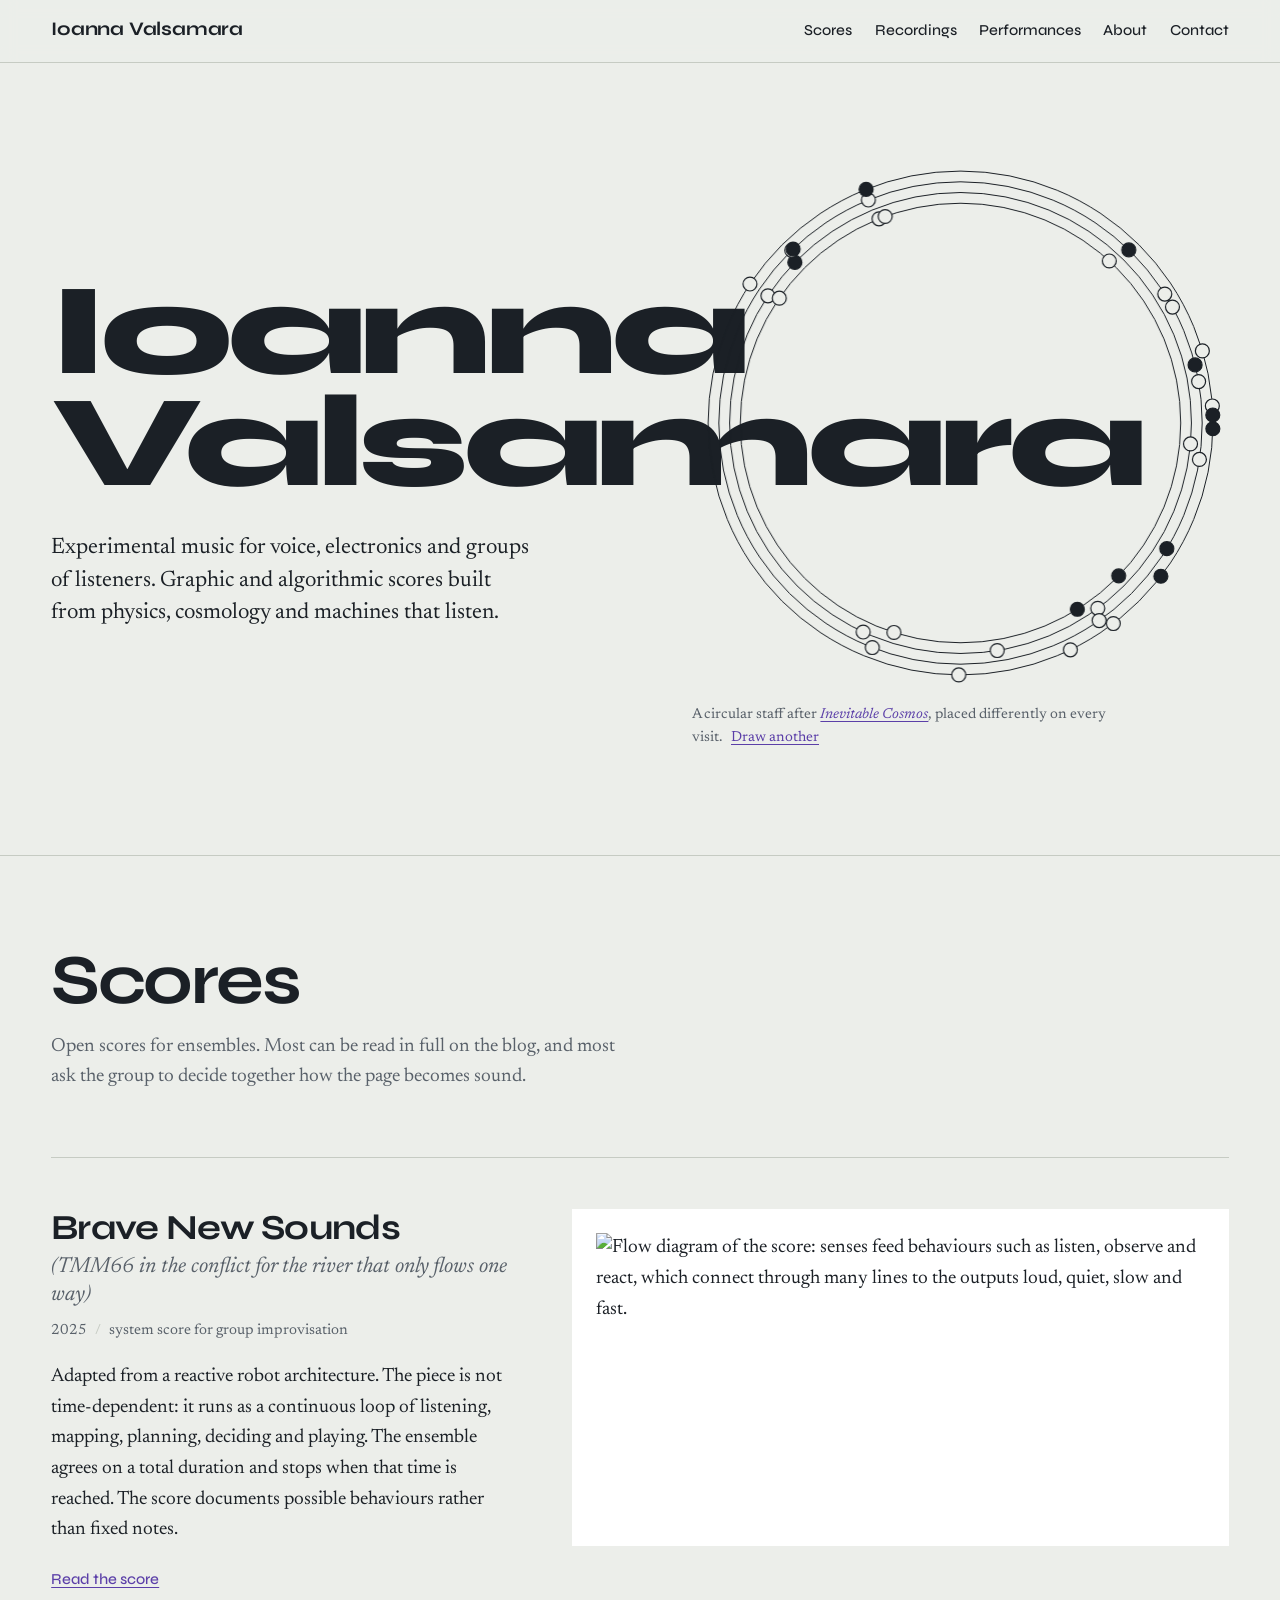
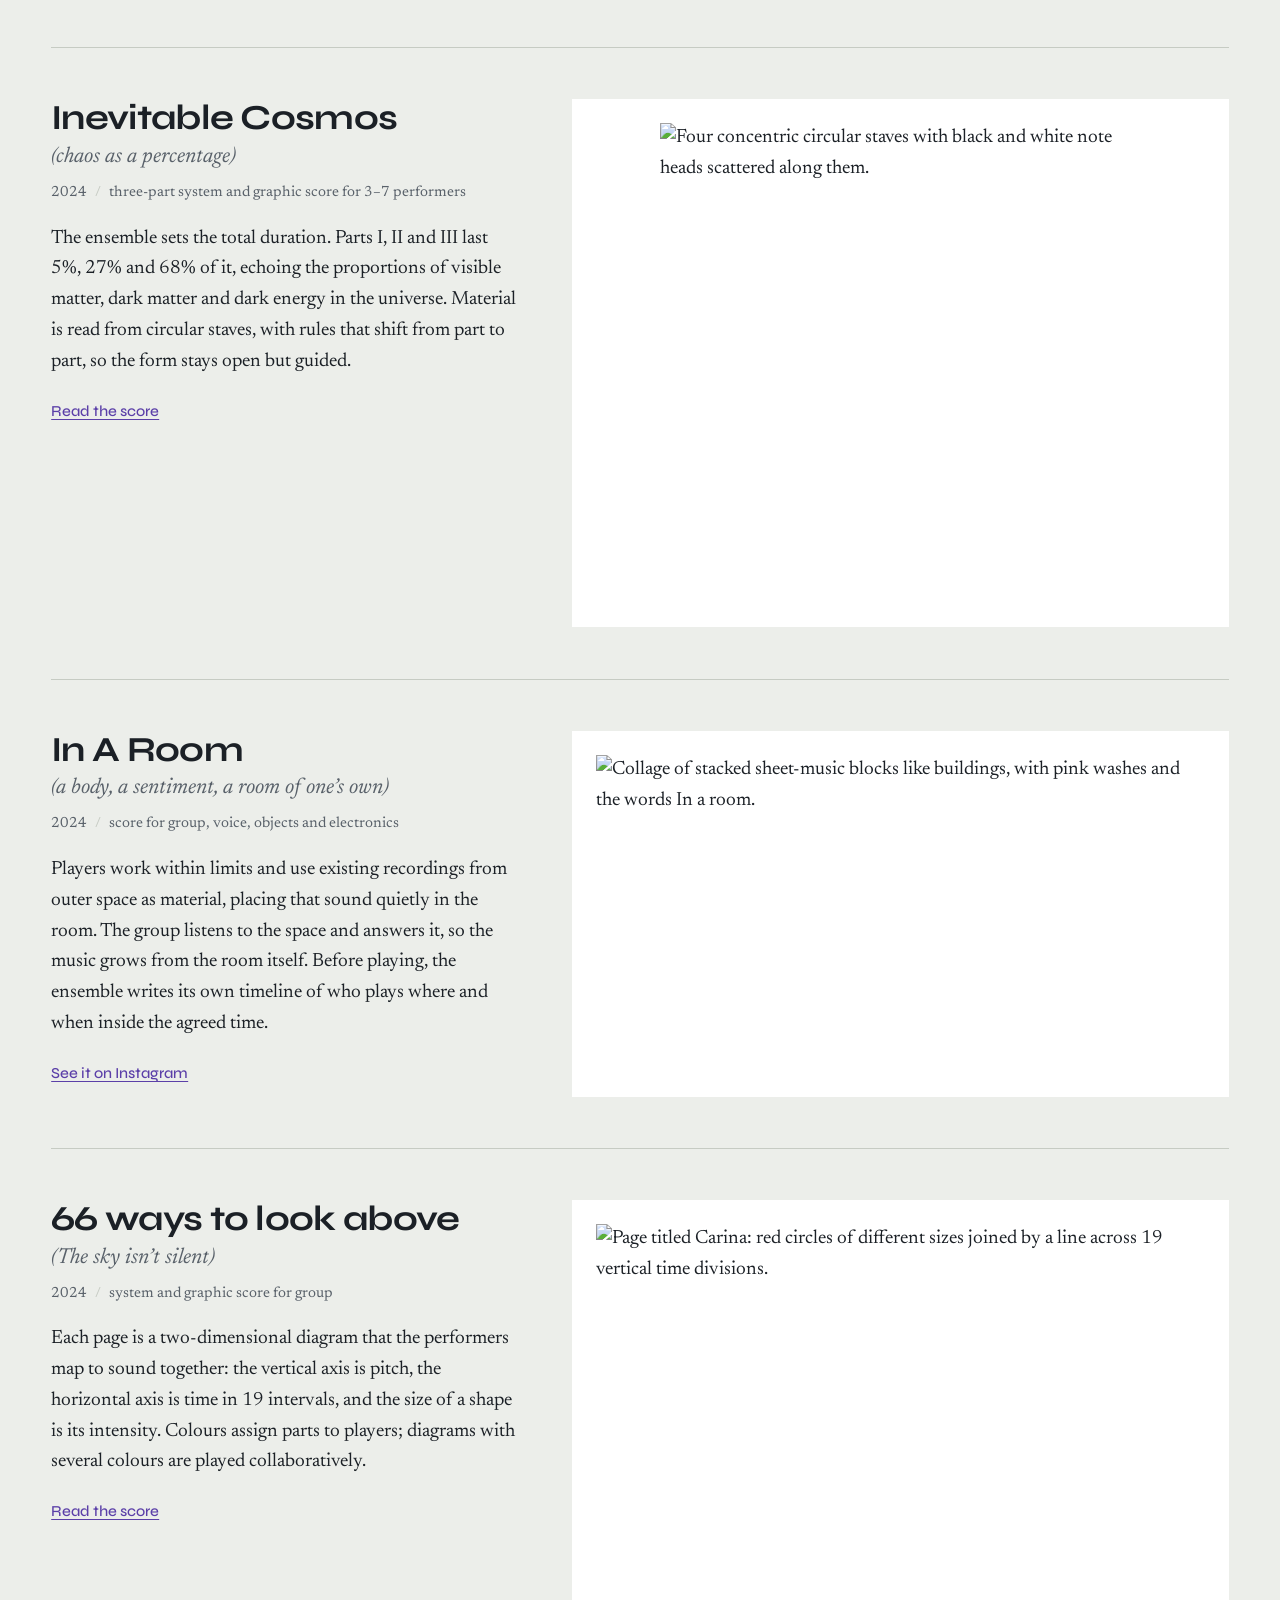
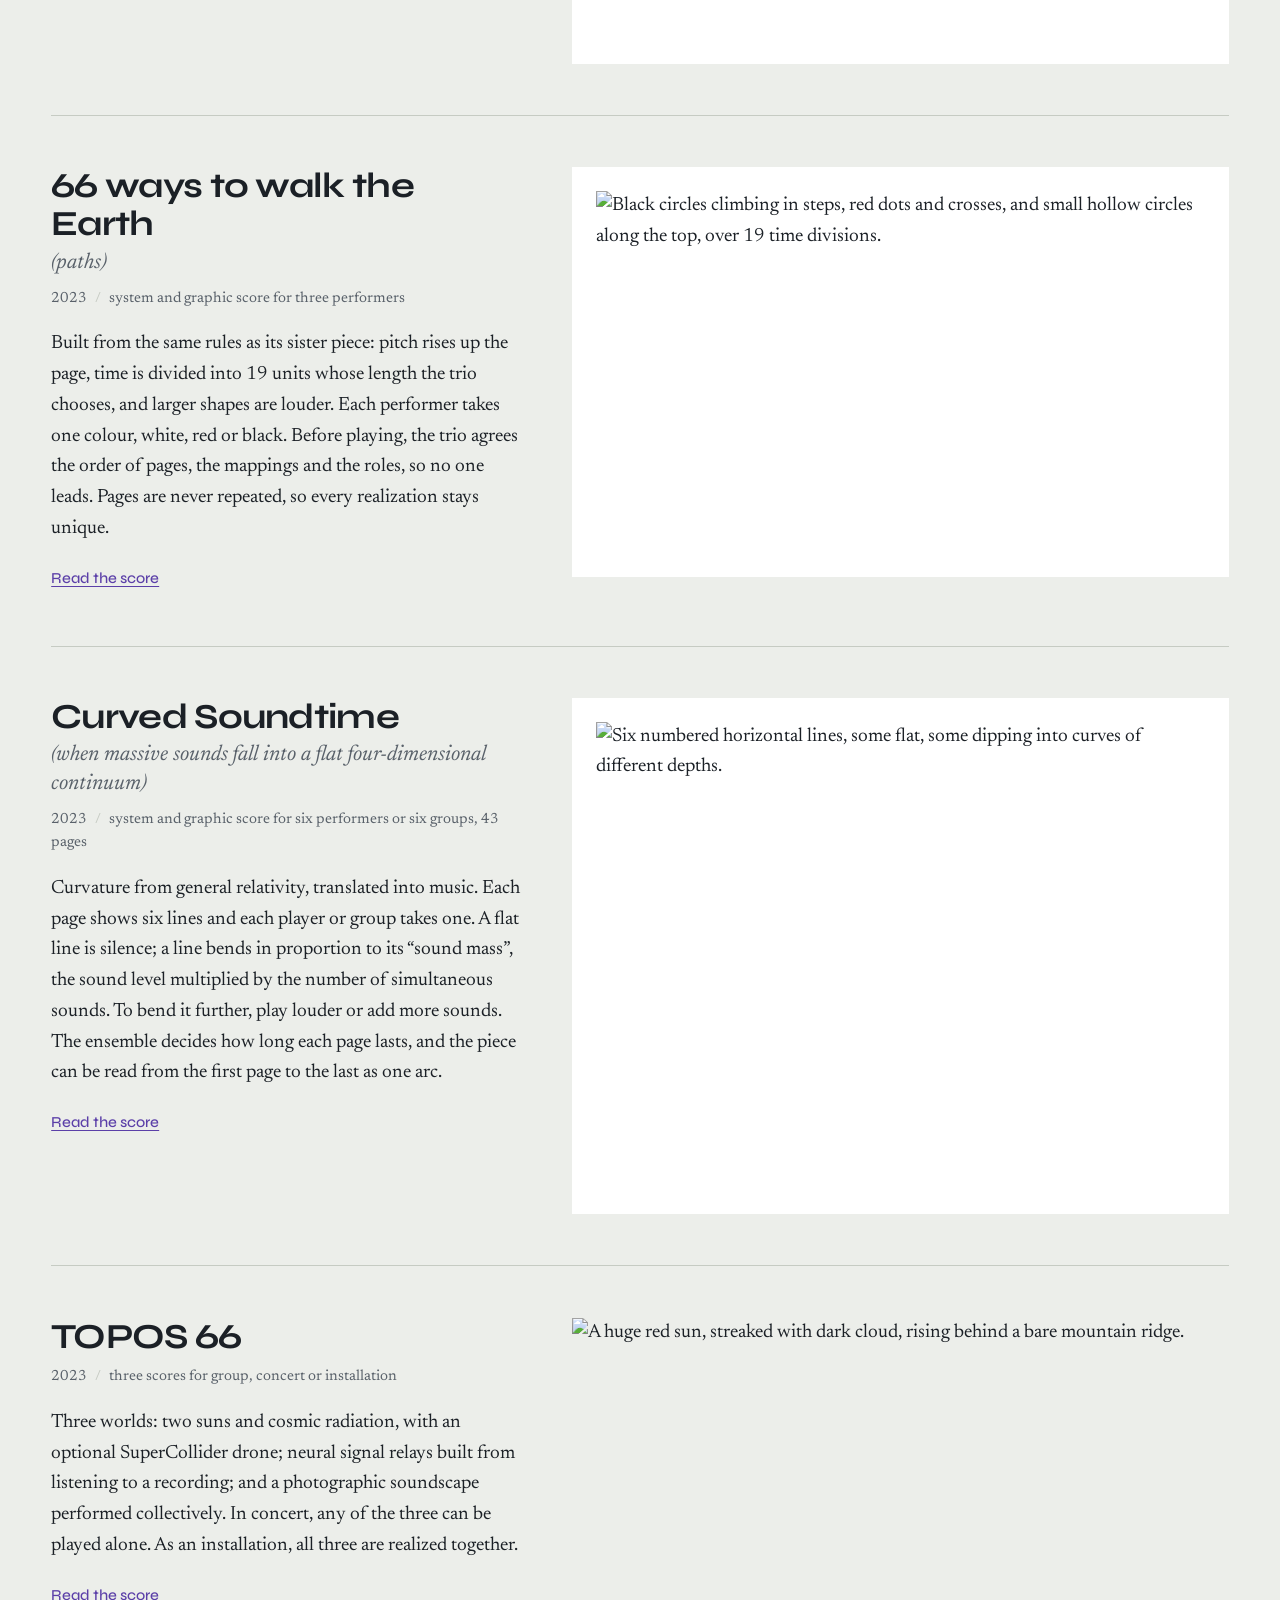
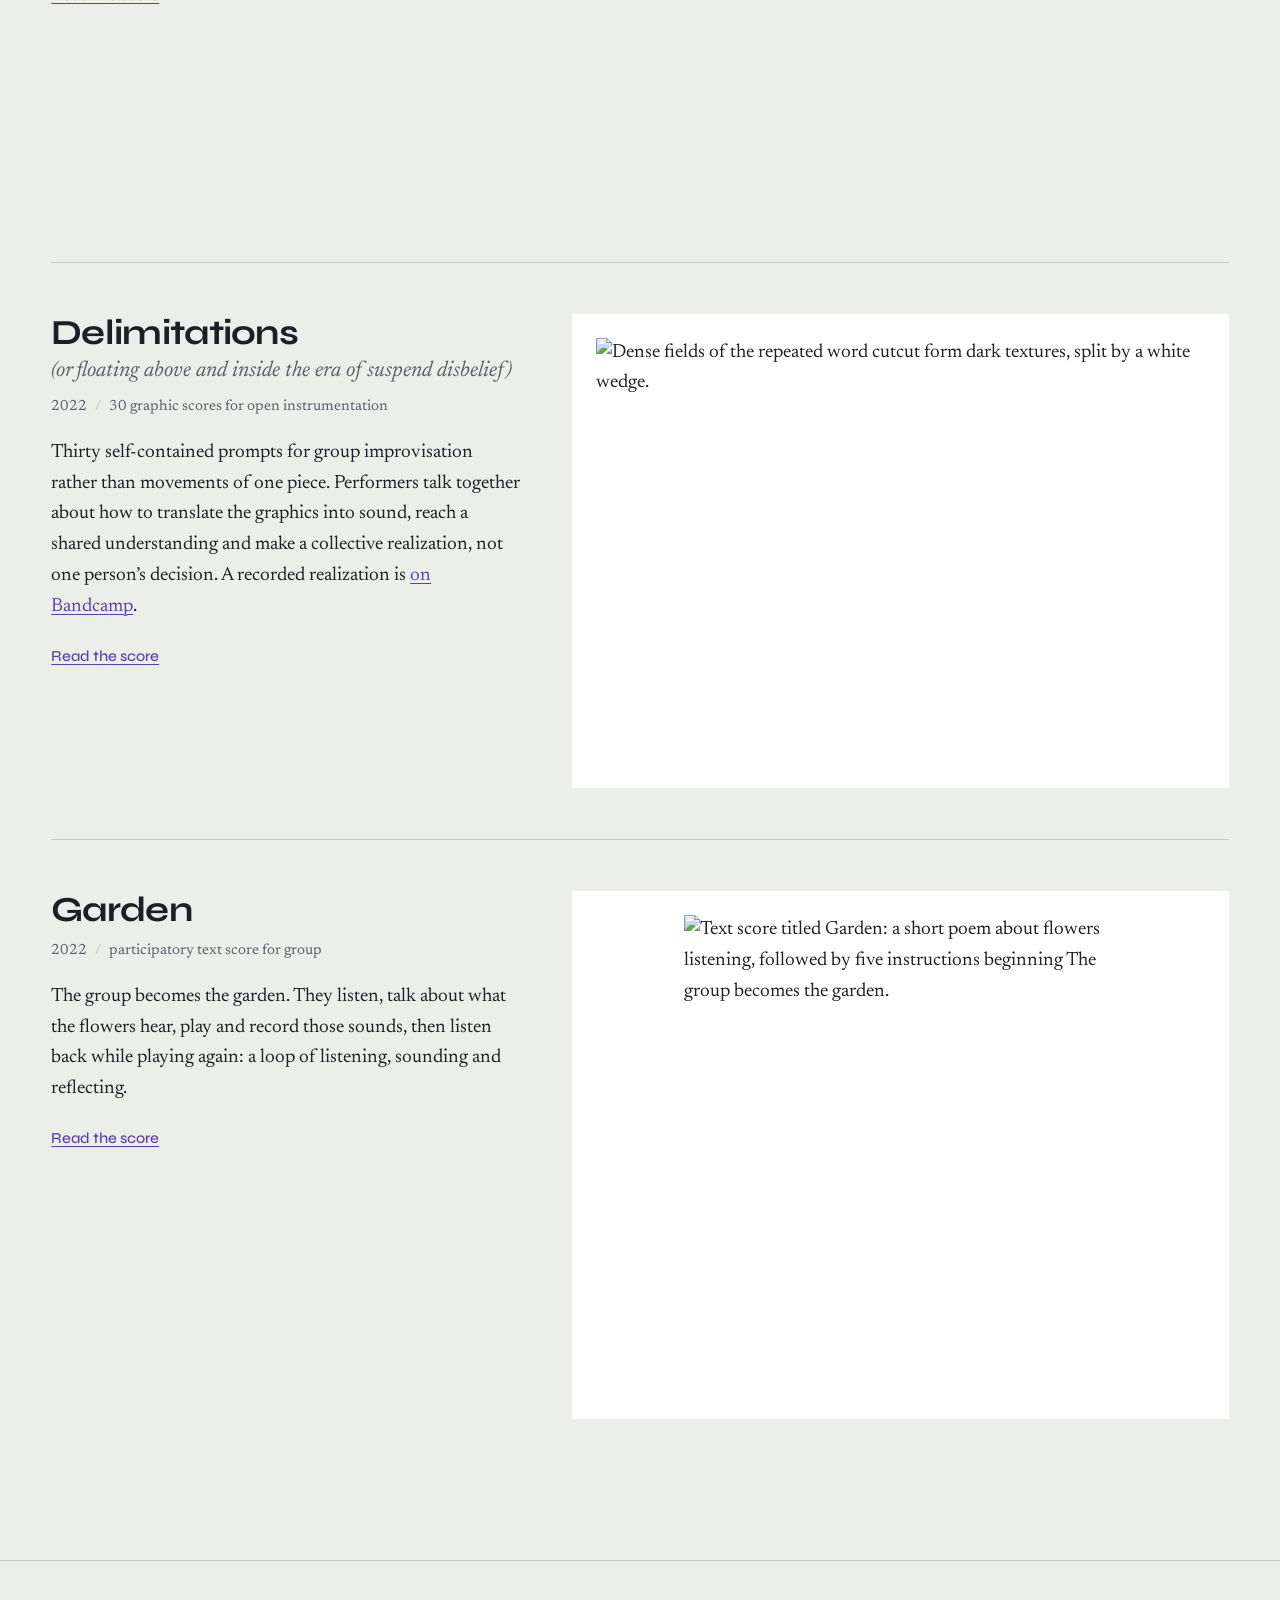
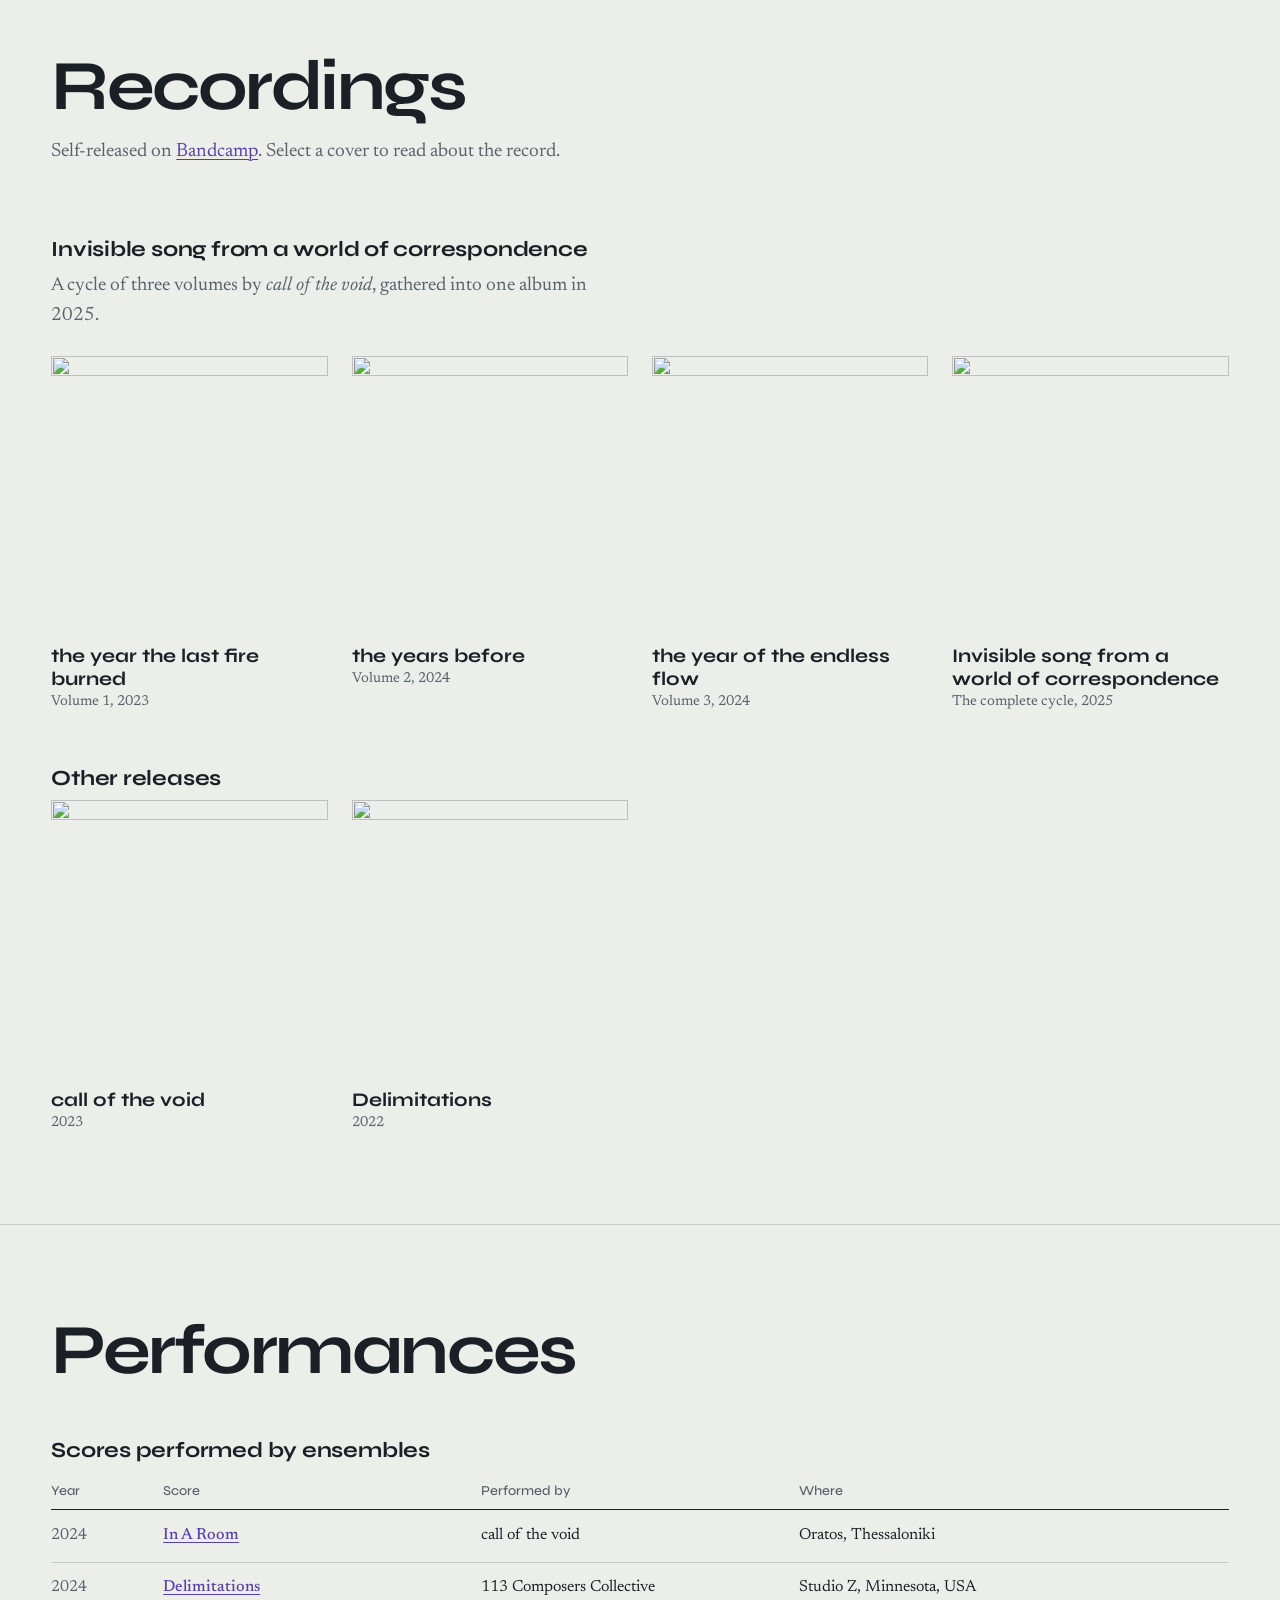
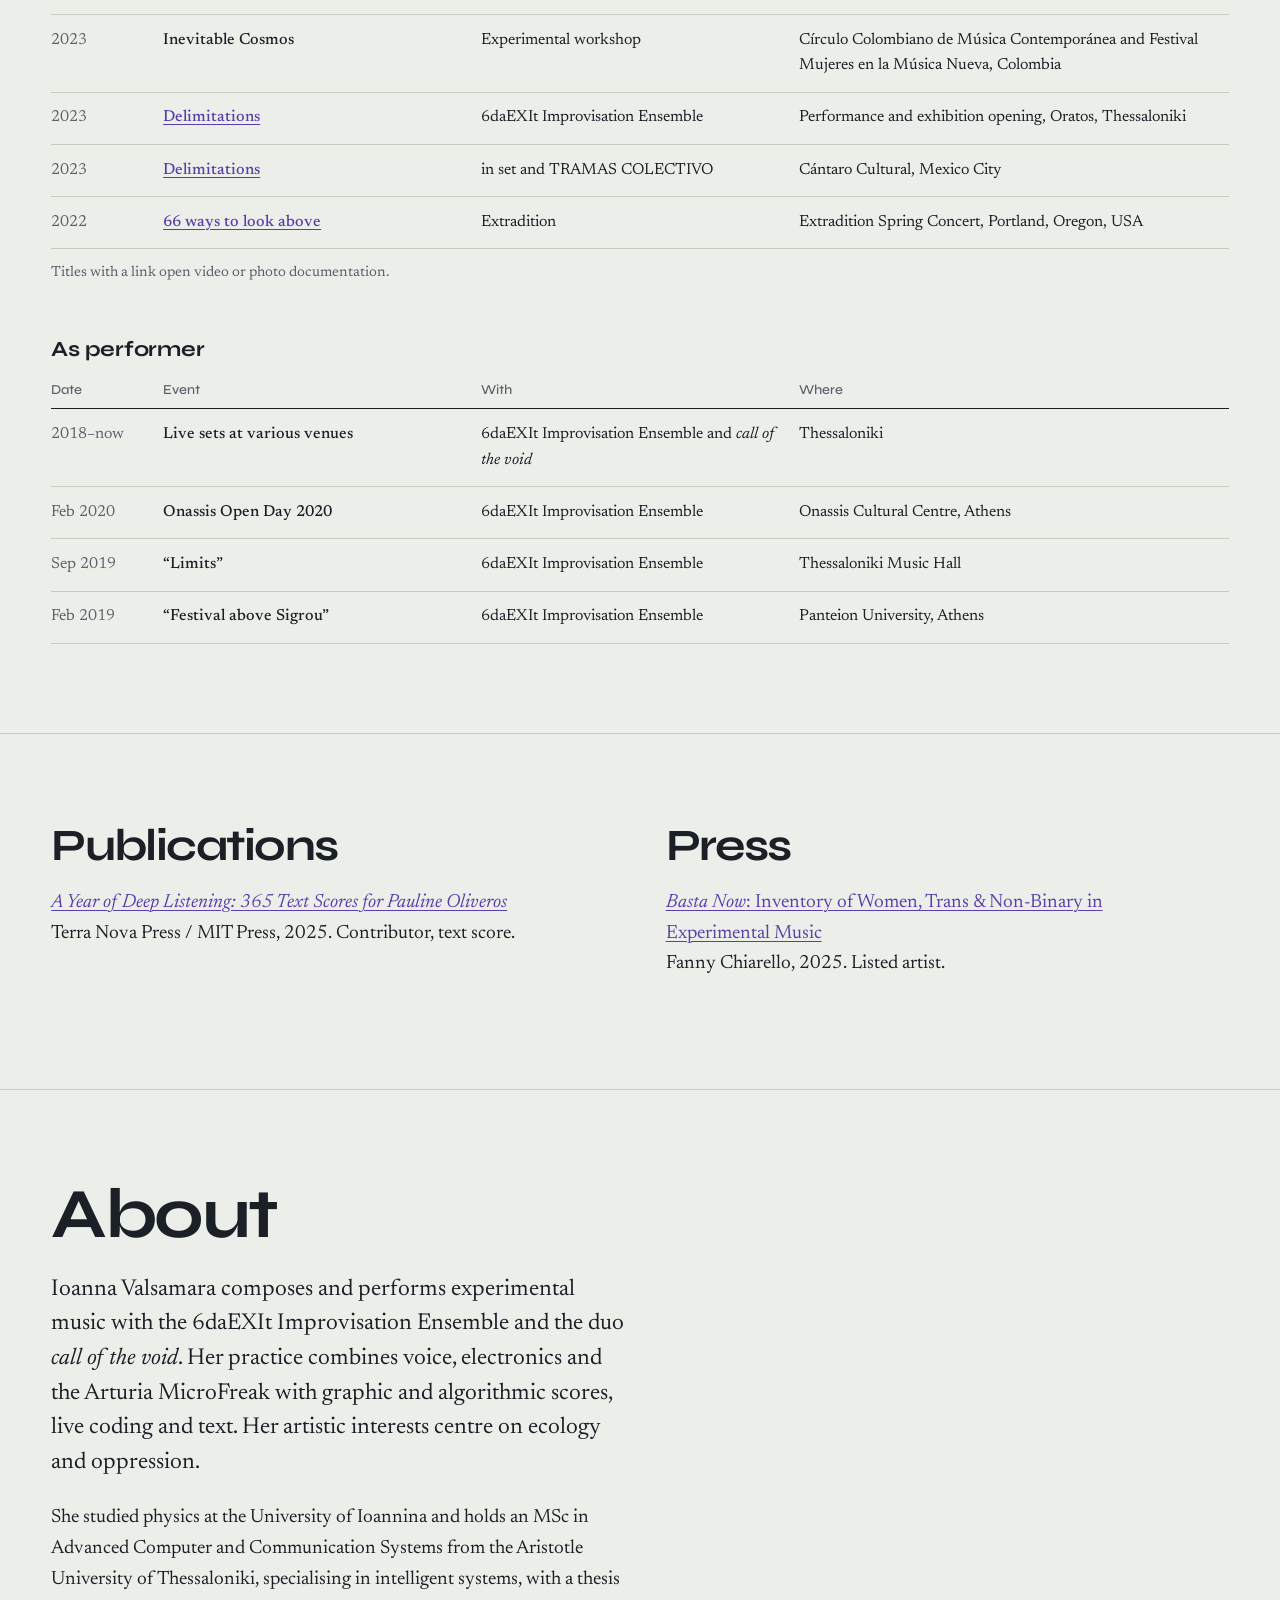
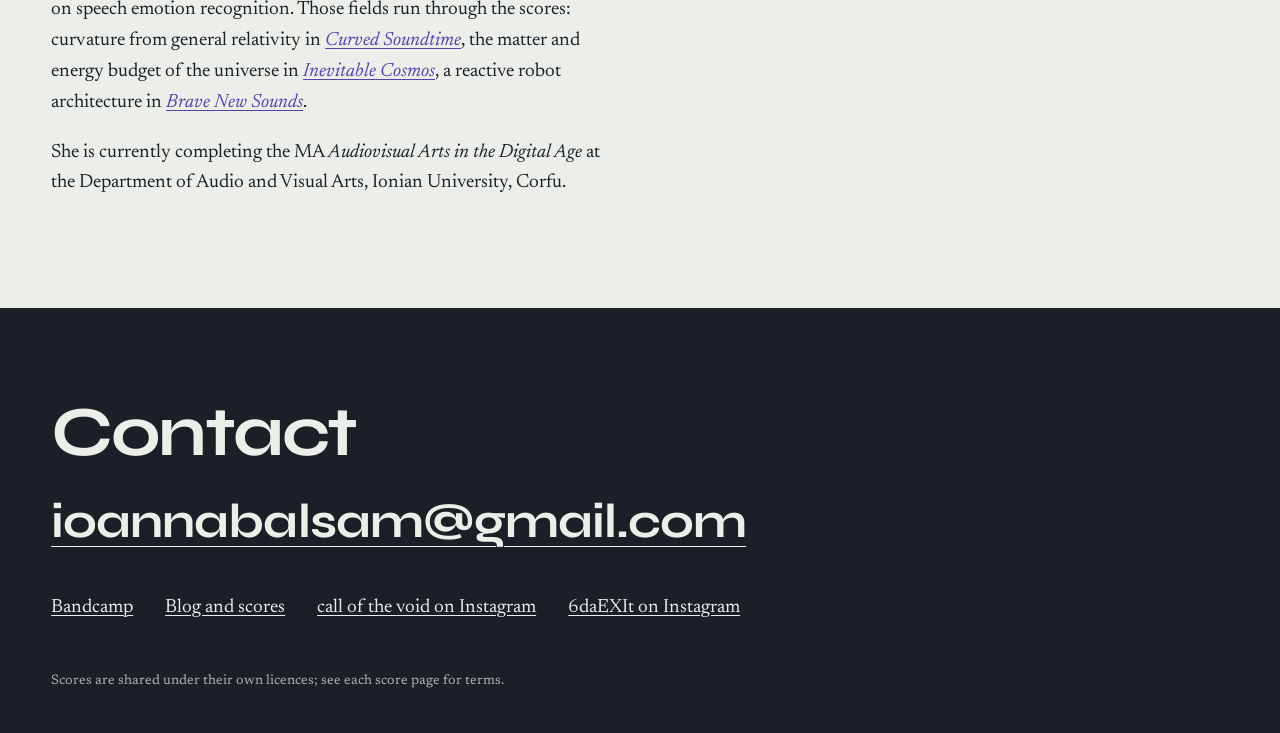
==== index.html @ 2bad9bd2 "files" ====
<!doctype html>
<html lang="en">
<head>
  <meta charset="utf-8">
  <meta name="viewport" content="width=device-width, initial-scale=1">
  <title>Ioanna Valsamara — composer, performer, graphic scores</title>
  <meta name="description" content="Ioanna Valsamara composes and performs experimental music with voice, electronics and graphic and algorithmic scores. Scores, recordings, performances and contact.">
  <meta property="og:title" content="Ioanna Valsamara">
  <meta property="og:description" content="Experimental music, graphic and algorithmic scores, voice and electronics.">
  <meta property="og:image" content="images/inevitable-cosmos.jpg">
  <meta property="og:type" content="website">
  <link rel="icon" href="data:image/svg+xml,%3Csvg xmlns='http://www.w3.org/2000/svg' viewBox='0 0 64 64'%3E%3Ccircle cx='32' cy='32' r='26' fill='none' stroke='%231B2026' stroke-width='3'/%3E%3Ccircle cx='32' cy='6' r='5' fill='%231B2026'/%3E%3Ccircle cx='55' cy='42' r='5' fill='%23fff' stroke='%231B2026' stroke-width='3'/%3E%3C/svg%3E">
  <link rel="preconnect" href="https://fonts.googleapis.com">
  <link rel="preconnect" href="https://fonts.gstatic.com" crossorigin>
  <link href="https://fonts.googleapis.com/css2?family=Newsreader:ital,opsz,wght@0,6..72,400;0,6..72,500;1,6..72,400&family=Syne:wght@500;700;800&display=swap" rel="stylesheet">
  <link rel="stylesheet" href="style.css">
</head>
<body>

<a class="skip" href="#scores">Skip to the work</a>

<header class="site-header">
  <a class="wordmark" href="#top">Ioanna Valsamara</a>
  <nav aria-label="Sections">
    <ul>
      <li><a href="#scores">Scores</a></li>
      <li><a href="#recordings">Recordings</a></li>
      <li><a href="#performances">Performances</a></li>
      <li><a href="#about">About</a></li>
      <li><a href="#contact">Contact</a></li>
    </ul>
  </nav>
</header>

<main id="top">

  <!-- ============ HERO ============ -->
  <section class="hero">
    <div class="hero-text">
      <h1>Ioanna<br>Valsamara</h1>
      <p class="lede">Experimental music for voice, electronics and groups of listeners. Graphic and algorithmic scores built from physics, cosmology and machines that listen.</p>
    </div>
    <figure class="hero-staff">
      <canvas id="staff" aria-label="A circular staff with filled and hollow notes, drawn after the score Inevitable Cosmos" role="img"></canvas>
      <figcaption>
        A circular staff after <a href="#inevitable-cosmos"><em>Inevitable Cosmos</em></a>, placed differently on every visit.
        <button type="button" id="redraw">Draw another</button>
      </figcaption>
    </figure>
  </section>

  <!-- ============ SCORES ============
       To add a score: copy one <article class="score"> block,
       change the id, image, text and link. -->
  <section id="scores" class="section">
    <h2>Scores</h2>
    <p class="section-intro">Open scores for ensembles. Most can be read in full on the blog, and most ask the group to decide together how the page becomes sound.</p>

    <article class="score" id="brave-new-sounds">
      <div class="score-text">
        <h3>Brave New Sounds <span class="subtitle">(TMM66 in the conflict for the river that only flows one way)</span></h3>
        <p class="meta">2025 <span class="sep">/</span> system score for group improvisation</p>
        <p>Adapted from a reactive robot architecture. The piece is not time-dependent: it runs as a continuous loop of listening, mapping, planning, deciding and playing. The ensemble agrees on a total duration and stops when that time is reached. The score documents possible behaviours rather than fixed notes.</p>
        <a class="score-link" href="https://ioannavals.blogspot.com/2021/06/blog-post.html">Read the score</a>
      </div>
      <div class="score-image wide"><img src="images/brave-new-sounds.jpg" alt="Flow diagram of the score: senses feed behaviours such as listen, observe and react, which connect through many lines to the outputs loud, quiet, slow and fast." loading="lazy" width="1600" height="760"></div>
    </article>

    <article class="score" id="inevitable-cosmos">
      <div class="score-text">
        <h3>Inevitable Cosmos <span class="subtitle">(chaos as a percentage)</span></h3>
        <p class="meta">2024 <span class="sep">/</span> three-part system and graphic score for 3–7 performers</p>
        <p>The ensemble sets the total duration. Parts I, II and III last 5%, 27% and 68% of it, echoing the proportions of visible matter, dark matter and dark energy in the universe. Material is read from circular staves, with rules that shift from part to part, so the form stays open but guided.</p>
        <a class="score-link" href="https://ioannavals.blogspot.com/2021/06/unevitable-cosmos.html">Read the score</a>
      </div>
      <div class="score-image square"><img src="images/inevitable-cosmos.jpg" alt="Four concentric circular staves with black and white note heads scattered along them." loading="lazy" width="726" height="726"></div>
    </article>

    <article class="score" id="in-a-room">
      <div class="score-text">
        <h3>In A Room <span class="subtitle">(a body, a sentiment, a room of one’s own)</span></h3>
        <p class="meta">2024 <span class="sep">/</span> score for group, voice, objects and electronics</p>
        <p>Players work within limits and use existing recordings from outer space as material, placing that sound quietly in the room. The group listens to the space and answers it, so the music grows from the room itself. Before playing, the ensemble writes its own timeline of who plays where and when inside the agreed time.</p>
        <a class="score-link" href="https://www.instagram.com/p/DC6lWqcMx0b/">See it on Instagram</a>
      </div>
      <div class="score-image wide"><img src="images/in-a-room.jpg" alt="Collage of stacked sheet-music blocks like buildings, with pink washes and the words In a room." loading="lazy" width="912" height="476"></div>
    </article>

    <article class="score" id="66-ways-to-look-above">
      <div class="score-text">
        <h3>66 ways to look above <span class="subtitle">(The sky isn’t silent)</span></h3>
        <p class="meta">2024 <span class="sep">/</span> system and graphic score for group</p>
        <p>Each page is a two-dimensional diagram that the performers map to sound together: the vertical axis is pitch, the horizontal axis is time in 19 intervals, and the size of a shape is its intensity. Colours assign parts to players; diagrams with several colours are played collaboratively.</p>
        <a class="score-link" href="https://ioannavals.blogspot.com/2021/07/66-ways-to-look-above.html">Read the score</a>
      </div>
      <div class="score-image wide"><img src="images/66-ways-to-look-above.jpg" alt="Page titled Carina: red circles of different sizes joined by a line across 19 vertical time divisions." loading="lazy" width="992" height="677"></div>
    </article>

    <article class="score" id="66-ways-to-walk-the-earth">
      <div class="score-text">
        <h3>66 ways to walk the Earth <span class="subtitle">(paths)</span></h3>
        <p class="meta">2023 <span class="sep">/</span> system and graphic score for three performers</p>
        <p>Built from the same rules as its sister piece: pitch rises up the page, time is divided into 19 units whose length the trio chooses, and larger shapes are louder. Each performer takes one colour, white, red or black. Before playing, the trio agrees the order of pages, the mappings and the roles, so no one leads. Pages are never repeated, so every realization stays unique.</p>
        <a class="score-link" href="https://ioannavals.blogspot.com/2021/07/66-to-walk-earth.html">Read the score</a>
      </div>
      <div class="score-image wide"><img src="images/66-ways-to-walk-the-earth.jpg" alt="Black circles climbing in steps, red dots and crosses, and small hollow circles along the top, over 19 time divisions." loading="lazy" width="1084" height="645"></div>
    </article>

    <article class="score" id="curved-soundtime">
      <div class="score-text">
        <h3>Curved Soundtime <span class="subtitle">(when massive sounds fall into a flat four-dimensional continuum)</span></h3>
        <p class="meta">2023 <span class="sep">/</span> system and graphic score for six performers or six groups, 43 pages</p>
        <p>Curvature from general relativity, translated into music. Each page shows six lines and each player or group takes one. A flat line is silence; a line bends in proportion to its “sound mass”, the sound level multiplied by the number of simultaneous sounds. To bend it further, play louder or add more sounds. The ensemble decides how long each page lasts, and the piece can be read from the first page to the last as one arc.</p>
        <a class="score-link" href="https://ioannavals.blogspot.com/2022/03/curved-soundtime-when-massive-sounds.html">Read the score</a>
      </div>
      <div class="score-image"><img src="images/curved-soundtime.jpg" alt="Six numbered horizontal lines, some flat, some dipping into curves of different depths." loading="lazy" width="1200" height="923"></div>
    </article>

    <article class="score" id="topos-66">
      <div class="score-text">
        <h3>TOPOS 66</h3>
        <p class="meta">2023 <span class="sep">/</span> three scores for group, concert or installation</p>
        <p>Three worlds: two suns and cosmic radiation, with an optional SuperCollider drone; neural signal relays built from listening to a recording; and a photographic soundscape performed collectively. In concert, any of the three can be played alone. As an installation, all three are realized together.</p>
        <a class="score-link" href="https://ioannavals.blogspot.com/2023/12/topos-66.html">Read the score</a>
      </div>
      <div class="score-image photo"><img src="images/topos-66.jpg" alt="A huge red sun, streaked with dark cloud, rising behind a bare mountain ridge." loading="lazy" width="1400" height="1050"></div>
    </article>

    <article class="score" id="delimitations">
      <div class="score-text">
        <h3>Delimitations <span class="subtitle">(or floating above and inside the era of suspend disbelief)</span></h3>
        <p class="meta">2022 <span class="sep">/</span> 30 graphic scores for open instrumentation</p>
        <p>Thirty self-contained prompts for group improvisation rather than movements of one piece. Performers talk together about how to translate the graphics into sound, reach a shared understanding and make a collective realization, not one person’s decision. A recorded realization is <a href="#recordings">on Bandcamp</a>.</p>
        <a class="score-link" href="https://ioannavals.blogspot.com/2021/06/blog-post_27.html">Read the score</a>
      </div>
      <div class="score-image wide"><img src="images/delimitations-score.jpg" alt="Dense fields of the repeated word cutcut form dark textures, split by a white wedge." loading="lazy" width="950" height="665"></div>
    </article>

    <article class="score" id="garden">
      <div class="score-text">
        <h3>Garden</h3>
        <p class="meta">2022 <span class="sep">/</span> participatory text score for group</p>
        <p>The group becomes the garden. They listen, talk about what the flowers hear, play and record those sounds, then listen back while playing again: a loop of listening, sounding and reflecting.</p>
        <a class="score-link" href="https://ioannavals.blogspot.com/2022/03/garden.html">Read the score</a>
      </div>
      <div class="score-image text-score"><img src="images/garden.jpg" alt="Text score titled Garden: a short poem about flowers listening, followed by five instructions beginning The group becomes the garden." loading="lazy" width="1080" height="1200"></div>
    </article>
  </section>

  <!-- ============ RECORDINGS ============ -->
  <section id="recordings" class="section">
    <h2>Recordings</h2>
    <p class="section-intro">Self-released on <a href="https://ioannavalsamara.bandcamp.com">Bandcamp</a>. Select a cover to read about the record.</p>

    <h3 class="group-title">Invisible song from a world of correspondence</h3>
    <p class="group-note">A cycle of three volumes by <em>call of the void</em>, gathered into one album in 2025.</p>
    <ol class="covers cycle">
      <li>
        <a class="cover" href="https://ioannavalsamara.bandcamp.com/album/call-of-the-void-the-year-the-last-fire-burned" data-record="last-fire">
          <img src="images/last-fire.jpg" alt="" loading="lazy" width="700" height="700">
          <span class="cover-title">the year the last fire burned</span>
          <span class="cover-meta">Volume 1, 2023</span>
        </a>
      </li>
      <li>
        <a class="cover" href="https://ioannavalsamara.bandcamp.com/album/call-of-the-void-the-years-before" data-record="years-before">
          <img src="images/years-before.jpg" alt="" loading="lazy" width="700" height="700">
          <span class="cover-title">the years before</span>
          <span class="cover-meta">Volume 2, 2024</span>
        </a>
      </li>
      <li>
        <a class="cover" href="https://ioannavalsamara.bandcamp.com/album/call-of-the-void-the-year-of-the-endless-flow" data-record="endless-flow">
          <img src="images/endless-flow.jpg" alt="" loading="lazy" width="700" height="700">
          <span class="cover-title">the year of the endless flow</span>
          <span class="cover-meta">Volume 3, 2024</span>
        </a>
      </li>
      <li>
        <a class="cover" href="https://ioannavalsamara.bandcamp.com/album/call-of-the-void-invisible-song-from-a-world-of-correspondence" data-record="invisible-song">
          <img src="images/invisible-song.jpg" alt="" loading="lazy" width="700" height="700">
          <span class="cover-title">Invisible song from a world of correspondence</span>
          <span class="cover-meta">The complete cycle, 2025</span>
        </a>
      </li>
    </ol>

    <h3 class="group-title">Other releases</h3>
    <ul class="covers">
      <li>
        <a class="cover" href="https://ioannavalsamara.bandcamp.com/album/call-of-the-void" data-record="call-of-the-void">
          <img src="images/call-of-the-void.jpg" alt="" loading="lazy" width="700" height="700">
          <span class="cover-title">call of the void</span>
          <span class="cover-meta">2023</span>
        </a>
      </li>
      <li>
        <a class="cover" href="https://ioannavalsamara.bandcamp.com/album/delimitations" data-record="delimitations-album">
          <img src="images/delimitations-album.jpg" alt="" loading="lazy" width="700" height="700">
          <span class="cover-title">Delimitations</span>
          <span class="cover-meta">2022</span>
        </a>
      </li>
    </ul>

    <!-- Record notes, shown in the dialog. The id after "record-" matches data-record above. -->
    <div hidden>
      <div id="record-last-fire">
        <p>The first volume of the <em>invisible song from a world of correspondence</em> project.</p>
        <p class="story">That year the everlasting storm began, turning the fields into great big oceans. This was the year the last fire burned.</p>
      </div>
      <div id="record-years-before">
        <p>The second volume of the <em>invisible song from a world of correspondence</em> project.</p>
        <p class="story">First they didn’t walk on the ground, leaving the world untouched, free to thrive. They lived high above, in the sky, over vast forests and oceans, constantly observing the perpetual cycles of life. They watched as each petal emerged, took on colors, and soared. Now it is known, these were the years before.</p>
      </div>
      <div id="record-endless-flow">
        <p>The third volume of the <em>invisible song from a world of correspondence</em> project.</p>
        <p class="story">During that time, a powerful momentum altered the planet, liberating it and causing life to thrive instantaneously. In a millisecond, the land shifted colors, becoming eternal sunshine. That same year, all rivers merged into a singular, vast river, which then expanded into an immense ocean. It became impossible to distinguish where the rivers ended and the ocean began, as everything had unified into one entity. That was the year of the endless flow.</p>
      </div>
      <div id="record-invisible-song">
        <p>The tracks that comprise this album now form the Invisible Song from a World of Correspondence, completing the cycle.</p>
        <p class="story">First, they didn’t walk on the ground, leaving the world untouched, free to thrive. They lived high above, in the sky, over vast forests and oceans, constantly observing the perpetual cycles of life. They watched as each petal emerged, took on colors, and soared. Now it is known, these were the years before.</p>
        <p class="story">During that time, a powerful momentum altered the planet, liberating it and causing life to thrive instantaneously. In a millisecond, the land shifted colors, becoming eternal sunshine. That same year, all rivers merged into a singular, vast river, which then expanded into an immense ocean. That was the year of the endless flow.</p>
        <p class="story">That year, the everlasting storm began, turning the fields into great big oceans. This was the year the last fire burned.</p>
        <p class="verse">If they came—<br>silence remained<br>a dimming of nothing.</p>
        <p class="credits">Concept, text, cover art, electronics, MicroFreak and vocals by Ioanna Valsamara.</p>
      </div>
      <div id="record-call-of-the-void">
        <p>“call of the void” describes the impulse to hurl yourself into a void. While unnerving, it has nothing to do with suicidal ideation.</p>
        <p class="verse">Full of space and dust,<br>changed within me also the rhythm of the world.<br>Noise jitters as rhythm, rhythm jitters as noise,<br>eating all the flowers with my teeth.<br>Whispers for the orange trees,<br>all this time, the wind was tearing up the sky.<br>Flesh and neuralgia,<br>when the night cracked as a lightning storm.</p>
        <p>An aural project built on a collage poem whose lines are drawn from excerpts of various literary works; the order of the lines follows the sonic character of the tracks. Every track except the eighth was made remotely and carries one line of the poem, yet its spectromorphology holds impressions of the whole poem, the way a hologram does. Lo-fi recordings meet high-fidelity digital software. Instead of slow, minimal processes, the music takes an ADHD attitude of fast changes and more conventional structural and melodic gestures, open to noisier genres and to the awkwardness of improvised melody. The last track is a live smartphone recording, a direct tribute to free improvisation.</p>
      </div>
      <div id="record-delimitations-album">
        <p>A recorded realization of <a href="#delimitations"><em>Delimitations</em></a>, the collection of 30 graphic scores for open instrumentation. The scores are available on the blog.</p>
      </div>
    </div>

    <dialog id="record-dialog" aria-labelledby="dialog-title">
      <div class="dialog-inner">
        <img id="dialog-cover" src="" alt="" width="700" height="700">
        <div class="dialog-text">
          <h3 id="dialog-title"></h3>
          <p class="meta" id="dialog-meta"></p>
          <div id="dialog-body"></div>
          <a id="dialog-link" class="score-link" href="#">Listen on Bandcamp</a>
        </div>
      </div>
      <button type="button" class="dialog-close" id="dialog-close">Close</button>
    </dialog>
  </section>

  <!-- ============ PERFORMANCES ============ -->
  <section id="performances" class="section">
    <h2>Performances</h2>

    <h3 class="group-title">Scores performed by ensembles</h3>
    <table class="list">
      <thead><tr><th scope="col">Year</th><th scope="col">Score</th><th scope="col">Performed by</th><th scope="col">Where</th></tr></thead>
      <tbody>
        <tr><td>2024</td><td><a href="https://www.youtube.com/watch?v=N_gnLmlrjJE&amp;t=997s">In A Room</a></td><td>call of the void</td><td>Oratos, Thessaloniki</td></tr>
        <tr><td>2024</td><td><a href="https://www.youtube.com/watch?v=s5twbQyHXro">Delimitations</a></td><td>113 Composers Collective</td><td>Studio Z, Minnesota, USA</td></tr>
        <tr><td>2023</td><td>Inevitable Cosmos</td><td>Experimental workshop</td><td>Círculo Colombiano de Música Contemporánea and Festival Mujeres en la Música Nueva, Colombia</td></tr>
        <tr><td>2023</td><td><a href="https://www.instagram.com/p/CoIIKrLI9jT/">Delimitations</a></td><td>6daEXIt Improvisation Ensemble</td><td>Performance and exhibition opening, Oratos, Thessaloniki</td></tr>
        <tr><td>2023</td><td><a href="https://www.youtube.com/watch?v=lOCD0aL7Zng">Delimitations</a></td><td>in set and TRAMAS COLECTIVO</td><td>Cántaro Cultural, Mexico City</td></tr>
        <tr><td>2022</td><td><a href="https://www.youtube.com/watch?v=RSZNrwFN-XE">66 ways to look above</a></td><td>Extradition</td><td>Extradition Spring Concert, Portland, Oregon, USA</td></tr>
      </tbody>
    </table>
    <p class="note">Titles with a link open video or photo documentation.</p>

    <h3 class="group-title">As performer</h3>
    <table class="list">
      <thead><tr><th scope="col">Date</th><th scope="col">Event</th><th scope="col">With</th><th scope="col">Where</th></tr></thead>
      <tbody>
        <tr><td>2018–now</td><td>Live sets at various venues</td><td>6daEXIt Improvisation Ensemble and <em>call of the void</em></td><td>Thessaloniki</td></tr>
        <tr><td>Feb 2020</td><td>Onassis Open Day 2020</td><td>6daEXIt Improvisation Ensemble</td><td>Onassis Cultural Centre, Athens</td></tr>
        <tr><td>Sep 2019</td><td>“Limits”</td><td>6daEXIt Improvisation Ensemble</td><td>Thessaloniki Music Hall</td></tr>
        <tr><td>Feb 2019</td><td>“Festival above Sigrou”</td><td>6daEXIt Improvisation Ensemble</td><td>Panteion University, Athens</td></tr>
      </tbody>
    </table>
  </section>

  <!-- ============ PUBLICATIONS & PRESS ============ -->
  <section id="publications" class="section two-col">
    <div>
      <h2>Publications</h2>
      <p class="entry"><a href="https://mitpress.mit.edu/9781949597349/a-year-of-deep-listening/"><em>A Year of Deep Listening: 365 Text Scores for Pauline Oliveros</em></a><br>
      Terra Nova Press / MIT Press, 2025. Contributor, text score.</p>
    </div>
    <div>
      <h2>Press</h2>
      <p class="entry"><a href="https://www.fannychiarello.com/basta-now-free-inventory/"><em>Basta Now</em>: Inventory of Women, Trans &amp; Non-Binary in Experimental Music</a><br>
      Fanny Chiarello, 2025. Listed artist.</p>
    </div>
  </section>

  <!-- ============ ABOUT ============ -->
  <section id="about" class="section about">
    <h2>About</h2>
    <div class="prose">
      <p>Ioanna Valsamara composes and performs experimental music with the 6daEXIt Improvisation Ensemble and the duo <em>call of the void</em>. Her practice combines voice, electronics and the Arturia MicroFreak with graphic and algorithmic scores, live coding and text. Her artistic interests centre on ecology and oppression.</p>
      <p>She studied physics at the University of Ioannina and holds an MSc in Advanced Computer and Communication Systems from the Aristotle University of Thessaloniki, specialising in intelligent systems, with a thesis on speech emotion recognition. Those fields run through the scores: curvature from general relativity in <a href="#curved-soundtime"><em>Curved Soundtime</em></a>, the matter and energy budget of the universe in <a href="#inevitable-cosmos"><em>Inevitable Cosmos</em></a>, a reactive robot architecture in <a href="#brave-new-sounds"><em>Brave New Sounds</em></a>.</p>
      <p>She is currently completing the MA <em>Audiovisual Arts in the Digital Age</em> at the Department of Audio and Visual Arts, Ionian University, Corfu.</p>
    </div>
  </section>

</main>

<!-- ============ CONTACT ============ -->
<footer id="contact" class="site-footer">
  <h2>Contact</h2>
  <p class="email"><a href="mailto:ioannabalsam@gmail.com">ioannabalsam@gmail.com</a></p>
  <ul class="links">
    <li><a href="https://ioannavalsamara.bandcamp.com">Bandcamp</a></li>
    <li><a href="https://ioannavals.blogspot.com/">Blog and scores</a></li>
    <li><a href="https://www.instagram.com/callofthevoid_____/">call of the void on Instagram</a></li>
    <li><a href="https://www.instagram.com/6daexit/">6daEXIt on Instagram</a></li>
  </ul>
  <p class="small">Scores are shared under their own licences; see each score page for terms.</p>
</footer>

<script src="script.js"></script>
</body>
</html>
---- style.css ----
/* ---------------------------------------------------------
   Ioanna Valsamara — site styles
   Colours: change these few variables to re-theme the site.
   --------------------------------------------------------- */
:root {
  --paper: #ECEEEA;      /* pale lichen grey */
  --ink: #1B2026;
  --graphite: #59616A;
  --rule: #C6CBC3;
  --signal: #5B3FA8;     /* violet, from the covers */
  --mat: #FFFFFF;        /* behind score images */
  --display: "Syne", "Helvetica Neue", Arial, sans-serif;
  --text: "Newsreader", Georgia, "Times New Roman", serif;
  --measure: 36rem;
  --gutter: clamp(1.25rem, 4vw, 3.5rem);
}
@media (prefers-color-scheme: dark) {
  :root {
    --paper: #16191D;
    --ink: #E3E6E0;
    --graphite: #9AA2A9;
    --rule: #30363C;
    --signal: #B9A6F2;
    --mat: #F4F5F2;
  }
}

*, *::before, *::after { box-sizing: border-box; }
html { scroll-behavior: smooth; scroll-padding-top: 5rem; }
@media (prefers-reduced-motion: reduce) { html { scroll-behavior: auto; } }

body {
  margin: 0;
  background: var(--paper);
  color: var(--ink);
  font-family: var(--text);
  font-size: clamp(1.05rem, 0.98rem + 0.3vw, 1.2rem);
  line-height: 1.6;
  font-optical-sizing: auto;
  -webkit-font-smoothing: antialiased;
}
img { max-width: 100%; height: auto; display: block; }

a { color: var(--signal); text-decoration-thickness: 1px; text-underline-offset: 0.18em; }
a:hover { text-decoration-thickness: 2px; }
:focus-visible { outline: 2px solid var(--signal); outline-offset: 3px; border-radius: 2px; }

.skip { position: absolute; left: -999px; top: 0; background: var(--ink); color: var(--paper); padding: .5rem 1rem; z-index: 10; }
.skip:focus { left: 1rem; top: 1rem; }

/* ---------- header ---------- */
.site-header {
  position: sticky; top: 0; z-index: 5;
  display: flex; flex-wrap: wrap; align-items: baseline; justify-content: space-between; gap: .25rem 2rem;
  padding: .9rem var(--gutter);
  background: color-mix(in srgb, var(--paper) 90%, transparent);
  backdrop-filter: blur(8px);
  border-bottom: 1px solid var(--rule);
}
.wordmark { font-family: var(--display); font-weight: 700; color: var(--ink); text-decoration: none; letter-spacing: -0.01em; }
.site-header ul { list-style: none; margin: 0; padding: 0; display: flex; flex-wrap: wrap; gap: .25rem 1.4rem; }
.site-header nav a { font-family: var(--display); font-weight: 500; font-size: .95rem; color: var(--ink); text-decoration: none; }
.site-header nav a:hover { color: var(--signal); }

/* ---------- hero ---------- */
.hero {
  display: grid;
  grid-template-columns: minmax(0, 1.1fr) minmax(0, 1fr);
  align-items: center;
  gap: 2rem var(--gutter);
  padding: clamp(2rem, 6vw, 5rem) var(--gutter) clamp(3rem, 7vw, 6rem);
  min-height: min(88vh, 56rem);
}
.hero h1 {
  font-family: var(--display);
  font-weight: 800;
  font-size: clamp(3.2rem, 1rem + 9vw, 9rem);
  line-height: .86;
  letter-spacing: -0.045em;
  margin: 0 0 2rem;
}
.lede { max-width: 30rem; margin: 0; font-size: clamp(1.15rem, 1rem + .5vw, 1.45rem); line-height: 1.45; }
.hero-staff { margin: 0; }
#staff { width: 100%; aspect-ratio: 1 / 1; display: block; }
.hero-staff figcaption { margin-top: .75rem; font-size: .9rem; color: var(--graphite); max-width: 26rem; }
#redraw {
  font: inherit; color: var(--signal); background: none; border: 0; padding: 0; margin-left: .35rem;
  text-decoration: underline; text-underline-offset: .18em; cursor: pointer;
}

/* ---------- sections ---------- */
.section { padding: clamp(3rem, 7vw, 6rem) var(--gutter); border-top: 1px solid var(--rule); }
.section > h2, .two-col h2, .site-footer h2 {
  font-family: var(--display); font-weight: 700;
  font-size: clamp(2.2rem, 1.2rem + 4vw, 4.5rem);
  letter-spacing: -0.035em; line-height: 1; margin: 0 0 1rem;
}
.section-intro { max-width: var(--measure); color: var(--graphite); margin: 0 0 clamp(2.5rem, 5vw, 4rem); }
.group-title { font-family: var(--display); font-weight: 700; font-size: 1.35rem; letter-spacing: -0.01em; margin: 3rem 0 .25rem; }
.group-note { margin: 0 0 1.5rem; color: var(--graphite); max-width: var(--measure); }
.note { font-size: .9rem; color: var(--graphite); margin-top: .75rem; }

/* ---------- scores ---------- */
.score {
  display: grid;
  grid-template-columns: minmax(0, 5fr) minmax(0, 7fr);
  gap: 1.5rem var(--gutter);
  align-items: start;
  padding: clamp(2rem, 4vw, 3.5rem) 0;
  border-top: 1px solid var(--rule);
}
.score h3 {
  font-family: var(--display); font-weight: 700;
  font-size: clamp(1.5rem, 1.1rem + 1.4vw, 2.2rem);
  line-height: 1.08; letter-spacing: -0.02em; margin: 0 0 .6rem;
}
.subtitle { display: block; font-family: var(--text); font-style: italic; font-weight: 400; font-size: .62em; letter-spacing: 0; line-height: 1.3; margin-top: .35rem; color: var(--graphite); }
.meta { font-size: .92rem; color: var(--graphite); margin: 0 0 1rem; }
.sep { color: var(--rule); margin: 0 .3rem; }
.score-text p { max-width: var(--measure); }
.score-link { font-family: var(--display); font-weight: 500; font-size: .95rem; }

.score-image { background: var(--mat); padding: clamp(.75rem, 2vw, 1.5rem); }
.score-image img { margin: 0 auto; max-height: 34rem; width: auto; }
.score-image.square img { max-height: 30rem; }
.score-image.text-score img { max-height: 30rem; }
.score-image.photo { padding: 0; background: none; }
.score-image.photo img { width: 100%; max-height: none; }

/* ---------- recordings ---------- */
.covers { list-style: none; margin: 0; padding: 0; display: grid; grid-template-columns: repeat(auto-fill, minmax(min(15rem, 100%), 1fr)); gap: 2rem 1.5rem; }
.cover { display: block; color: var(--ink); text-decoration: none; }
.cover img { width: 100%; aspect-ratio: 1; object-fit: cover; margin-bottom: .75rem; outline: 1px solid transparent; transition: outline-color .15s; }
.cover:hover img { outline: 2px solid var(--signal); outline-offset: 4px; }
.cover-title { display: block; font-family: var(--display); font-weight: 700; line-height: 1.2; }
.cover:hover .cover-title { color: var(--signal); }
.cover-meta { display: block; font-size: .9rem; color: var(--graphite); }

dialog {
  width: min(62rem, calc(100vw - 2rem)); max-height: calc(100vh - 2rem);
  padding: 0; border: 1px solid var(--rule);
  background: var(--paper); color: var(--ink);
}
dialog::backdrop { background: rgba(10, 12, 15, .72); }
.dialog-inner { display: grid; grid-template-columns: minmax(0, 2fr) minmax(0, 3fr); gap: 2rem; padding: clamp(1.25rem, 3vw, 2.5rem); }
.dialog-inner img { width: 100%; aspect-ratio: 1; object-fit: cover; position: sticky; top: 0; }
.dialog-text h3 { font-family: var(--display); font-weight: 700; font-size: 1.8rem; line-height: 1.1; letter-spacing: -0.02em; margin: 0 0 .3rem; }
.story { font-style: italic; }
.verse { font-style: italic; padding-left: 1.5rem; border-left: 2px solid var(--rule); }
.credits { font-size: .92rem; color: var(--graphite); }
.dialog-close {
  position: absolute; top: .75rem; right: .75rem;
  font-family: var(--display); font-weight: 500; font-size: .9rem;
  background: var(--paper); color: var(--ink); border: 1px solid var(--rule); padding: .35rem .8rem; cursor: pointer;
}
.dialog-close:hover { border-color: var(--ink); }

/* ---------- tables ---------- */
.list { width: 100%; border-collapse: collapse; font-size: 1rem; table-layout: fixed; }
.list th:nth-child(2), .list th:nth-child(3) { width: 27%; }
.list th:first-child { width: 7rem; }
.list th { text-align: left; font-family: var(--display); font-weight: 500; font-size: .85rem; color: var(--graphite); padding: .5rem 1rem .5rem 0; border-bottom: 1px solid var(--ink); }
.list td { padding: .8rem 1rem .8rem 0; border-bottom: 1px solid var(--rule); vertical-align: top; }
.list td:first-child { white-space: nowrap; color: var(--graphite); font-variant-numeric: tabular-nums; width: 7rem; }
.list td:nth-child(2) { font-weight: 500; }

/* ---------- publications, about ---------- */
.two-col { display: grid; grid-template-columns: 1fr 1fr; gap: 2rem var(--gutter); }
.two-col h2 { font-size: clamp(1.8rem, 1.2rem + 2vw, 2.8rem); }
.entry { max-width: 30rem; }
.prose { max-width: var(--measure); }
.prose p:first-child { font-size: 1.2em; line-height: 1.5; }

/* ---------- footer ---------- */
.site-footer { background: var(--ink); color: var(--paper); padding: clamp(3rem, 7vw, 6rem) var(--gutter) 2.5rem; }
.site-footer a { color: var(--paper); }
.site-footer a:hover { color: var(--paper); text-decoration-thickness: 2px; }
.email { font-family: var(--display); font-weight: 700; font-size: clamp(1.3rem, .8rem + 3vw, 3rem); letter-spacing: -0.02em; margin: 0 0 2rem; overflow-wrap: anywhere; }
.links { list-style: none; padding: 0; margin: 0 0 3rem; display: flex; flex-wrap: wrap; gap: .5rem 2rem; }
.small { font-size: .85rem; opacity: .7; margin: 0; }
.site-footer :focus-visible { outline-color: var(--paper); }

/* ---------- small screens ---------- */
@media (max-width: 52rem) {
  .site-header { position: static; }
  .hero { grid-template-columns: 1fr; min-height: 0; }
  .hero-staff { max-width: 28rem; }
  .score { grid-template-columns: 1fr; }
  .score-image { order: -1; }
  .two-col { grid-template-columns: 1fr; }
  .dialog-inner { grid-template-columns: 1fr; }
  .dialog-inner img { position: static; max-width: 18rem; }
  .list thead { display: none; }
  .list, .list tbody, .list tr, .list td { display: block; width: auto; }
  .list tr { padding: .8rem 0; border-bottom: 1px solid var(--rule); }
  .list td { border: 0; padding: 0; }
  .list td:first-child { width: auto; font-size: .9rem; }
}
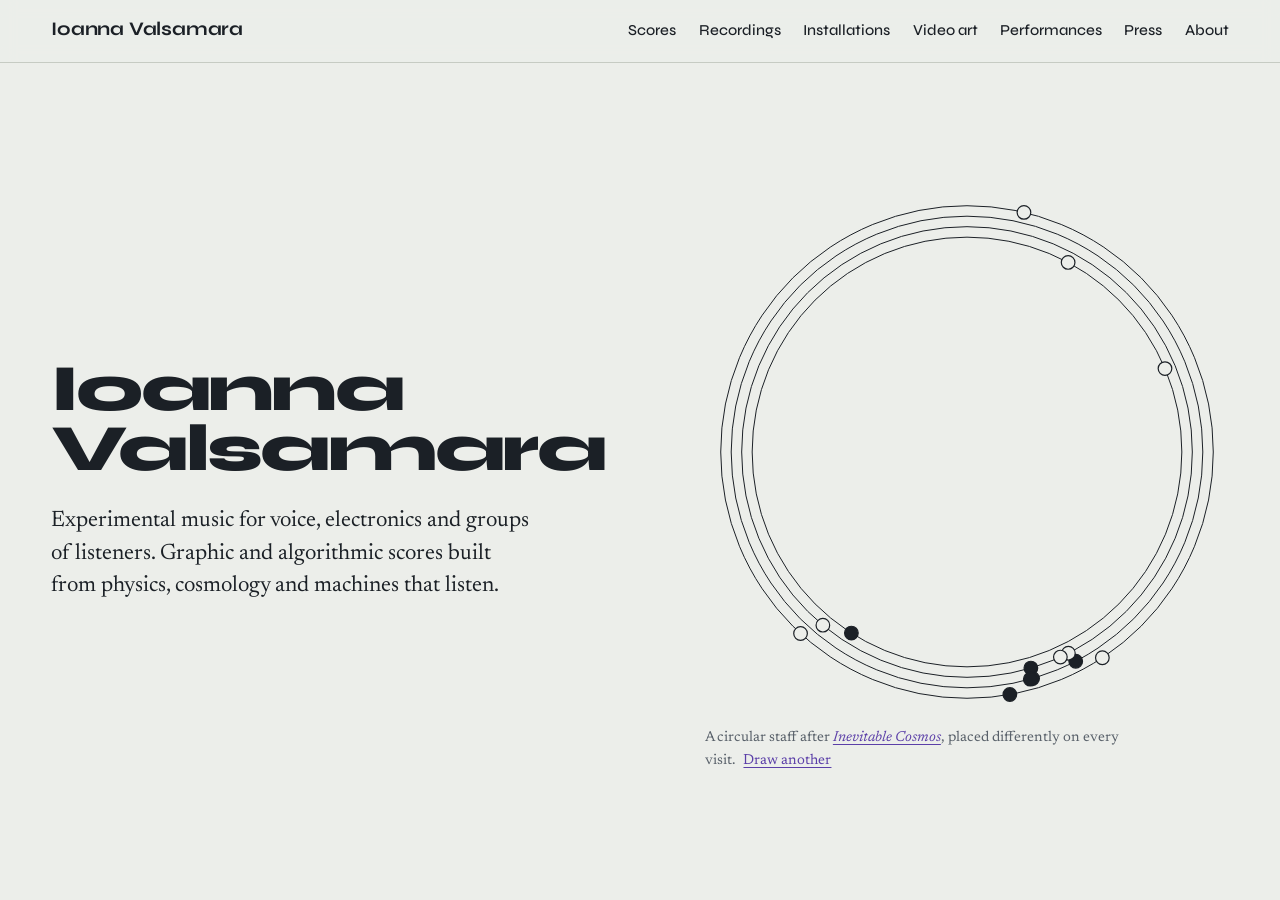
==== commit 9b047df0: "Add files via upload" ====
--- a/index.html
+++ b/index.html
@@ -3,8 +3,8 @@
 <head>
   <meta charset="utf-8">
   <meta name="viewport" content="width=device-width, initial-scale=1">
-  <title>Ioanna Valsamara — composer, performer, graphic scores</title>
-  <meta name="description" content="Ioanna Valsamara composes and performs experimental music with voice, electronics and graphic and algorithmic scores. Scores, recordings, performances and contact.">
+  <title>Ioanna Valsamara</title>
+  <meta name="description" content="Ioanna Valsamara composes and performs experimental music with voice, electronics and graphic and algorithmic scores.">
   <meta property="og:title" content="Ioanna Valsamara">
   <meta property="og:description" content="Experimental music, graphic and algorithmic scores, voice and electronics.">
   <meta property="og:image" content="images/inevitable-cosmos.jpg">
@@ -15,26 +15,26 @@
   <link href="https://fonts.googleapis.com/css2?family=Newsreader:ital,opsz,wght@0,6..72,400;0,6..72,500;1,6..72,400&family=Syne:wght@500;700;800&display=swap" rel="stylesheet">
   <link rel="stylesheet" href="style.css">
 </head>
-<body>
+<body class="home">
 
-<a class="skip" href="#scores">Skip to the work</a>
+<a class="skip" href="#content">Skip to content</a>
 
 <header class="site-header">
-  <a class="wordmark" href="#top">Ioanna Valsamara</a>
-  <nav aria-label="Sections">
+  <a class="wordmark" href="./">Ioanna Valsamara</a>
+  <nav aria-label="Main">
     <ul>
-      <li><a href="#scores">Scores</a></li>
-      <li><a href="#recordings">Recordings</a></li>
-      <li><a href="#performances">Performances</a></li>
-      <li><a href="#about">About</a></li>
-      <li><a href="#contact">Contact</a></li>
+      <li><a href="scores.html">Scores</a></li>
+      <li><a href="recordings.html">Recordings</a></li>
+      <li><a href="installations.html">Installations</a></li>
+      <li><a href="video-art.html">Video art</a></li>
+      <li><a href="performances.html">Performances</a></li>
+      <li><a href="press.html">Press</a></li>
+      <li><a href="about.html">About</a></li>
     </ul>
   </nav>
 </header>
 
-<main id="top">
-
-  <!-- ============ HERO ============ -->
+<main id="content">
   <section class="hero">
     <div class="hero-text">
       <h1>Ioanna<br>Valsamara</h1>
@@ -43,280 +43,12 @@
     <figure class="hero-staff">
       <canvas id="staff" aria-label="A circular staff with filled and hollow notes, drawn after the score Inevitable Cosmos" role="img"></canvas>
       <figcaption>
-        A circular staff after <a href="#inevitable-cosmos"><em>Inevitable Cosmos</em></a>, placed differently on every visit.
+        A circular staff after <a href="scores.html#inevitable-cosmos"><em>Inevitable Cosmos</em></a>, placed differently on every visit.
         <button type="button" id="redraw">Draw another</button>
       </figcaption>
     </figure>
   </section>
-
-  <!-- ============ SCORES ============
-       To add a score: copy one <article class="score"> block,
-       change the id, image, text and link. -->
-  <section id="scores" class="section">
-    <h2>Scores</h2>
-    <p class="section-intro">Open scores for ensembles. Most can be read in full on the blog, and most ask the group to decide together how the page becomes sound.</p>
-
-    <article class="score" id="brave-new-sounds">
-      <div class="score-text">
-        <h3>Brave New Sounds <span class="subtitle">(TMM66 in the conflict for the river that only flows one way)</span></h3>
-        <p class="meta">2025 <span class="sep">/</span> system score for group improvisation</p>
-        <p>Adapted from a reactive robot architecture. The piece is not time-dependent: it runs as a continuous loop of listening, mapping, planning, deciding and playing. The ensemble agrees on a total duration and stops when that time is reached. The score documents possible behaviours rather than fixed notes.</p>
-        <a class="score-link" href="https://ioannavals.blogspot.com/2021/06/blog-post.html">Read the score</a>
-      </div>
-      <div class="score-image wide"><img src="images/brave-new-sounds.jpg" alt="Flow diagram of the score: senses feed behaviours such as listen, observe and react, which connect through many lines to the outputs loud, quiet, slow and fast." loading="lazy" width="1600" height="760"></div>
-    </article>
-
-    <article class="score" id="inevitable-cosmos">
-      <div class="score-text">
-        <h3>Inevitable Cosmos <span class="subtitle">(chaos as a percentage)</span></h3>
-        <p class="meta">2024 <span class="sep">/</span> three-part system and graphic score for 3–7 performers</p>
-        <p>The ensemble sets the total duration. Parts I, II and III last 5%, 27% and 68% of it, echoing the proportions of visible matter, dark matter and dark energy in the universe. Material is read from circular staves, with rules that shift from part to part, so the form stays open but guided.</p>
-        <a class="score-link" href="https://ioannavals.blogspot.com/2021/06/unevitable-cosmos.html">Read the score</a>
-      </div>
-      <div class="score-image square"><img src="images/inevitable-cosmos.jpg" alt="Four concentric circular staves with black and white note heads scattered along them." loading="lazy" width="726" height="726"></div>
-    </article>
-
-    <article class="score" id="in-a-room">
-      <div class="score-text">
-        <h3>In A Room <span class="subtitle">(a body, a sentiment, a room of one’s own)</span></h3>
-        <p class="meta">2024 <span class="sep">/</span> score for group, voice, objects and electronics</p>
-        <p>Players work within limits and use existing recordings from outer space as material, placing that sound quietly in the room. The group listens to the space and answers it, so the music grows from the room itself. Before playing, the ensemble writes its own timeline of who plays where and when inside the agreed time.</p>
-        <a class="score-link" href="https://www.instagram.com/p/DC6lWqcMx0b/">See it on Instagram</a>
-      </div>
-      <div class="score-image wide"><img src="images/in-a-room.jpg" alt="Collage of stacked sheet-music blocks like buildings, with pink washes and the words In a room." loading="lazy" width="912" height="476"></div>
-    </article>
-
-    <article class="score" id="66-ways-to-look-above">
-      <div class="score-text">
-        <h3>66 ways to look above <span class="subtitle">(The sky isn’t silent)</span></h3>
-        <p class="meta">2024 <span class="sep">/</span> system and graphic score for group</p>
-        <p>Each page is a two-dimensional diagram that the performers map to sound together: the vertical axis is pitch, the horizontal axis is time in 19 intervals, and the size of a shape is its intensity. Colours assign parts to players; diagrams with several colours are played collaboratively.</p>
-        <a class="score-link" href="https://ioannavals.blogspot.com/2021/07/66-ways-to-look-above.html">Read the score</a>
-      </div>
-      <div class="score-image wide"><img src="images/66-ways-to-look-above.jpg" alt="Page titled Carina: red circles of different sizes joined by a line across 19 vertical time divisions." loading="lazy" width="992" height="677"></div>
-    </article>
-
-    <article class="score" id="66-ways-to-walk-the-earth">
-      <div class="score-text">
-        <h3>66 ways to walk the Earth <span class="subtitle">(paths)</span></h3>
-        <p class="meta">2023 <span class="sep">/</span> system and graphic score for three performers</p>
-        <p>Built from the same rules as its sister piece: pitch rises up the page, time is divided into 19 units whose length the trio chooses, and larger shapes are louder. Each performer takes one colour, white, red or black. Before playing, the trio agrees the order of pages, the mappings and the roles, so no one leads. Pages are never repeated, so every realization stays unique.</p>
-        <a class="score-link" href="https://ioannavals.blogspot.com/2021/07/66-to-walk-earth.html">Read the score</a>
-      </div>
-      <div class="score-image wide"><img src="images/66-ways-to-walk-the-earth.jpg" alt="Black circles climbing in steps, red dots and crosses, and small hollow circles along the top, over 19 time divisions." loading="lazy" width="1084" height="645"></div>
-    </article>
-
-    <article class="score" id="curved-soundtime">
-      <div class="score-text">
-        <h3>Curved Soundtime <span class="subtitle">(when massive sounds fall into a flat four-dimensional continuum)</span></h3>
-        <p class="meta">2023 <span class="sep">/</span> system and graphic score for six performers or six groups, 43 pages</p>
-        <p>Curvature from general relativity, translated into music. Each page shows six lines and each player or group takes one. A flat line is silence; a line bends in proportion to its “sound mass”, the sound level multiplied by the number of simultaneous sounds. To bend it further, play louder or add more sounds. The ensemble decides how long each page lasts, and the piece can be read from the first page to the last as one arc.</p>
-        <a class="score-link" href="https://ioannavals.blogspot.com/2022/03/curved-soundtime-when-massive-sounds.html">Read the score</a>
-      </div>
-      <div class="score-image"><img src="images/curved-soundtime.jpg" alt="Six numbered horizontal lines, some flat, some dipping into curves of different depths." loading="lazy" width="1200" height="923"></div>
-    </article>
-
-    <article class="score" id="topos-66">
-      <div class="score-text">
-        <h3>TOPOS 66</h3>
-        <p class="meta">2023 <span class="sep">/</span> three scores for group, concert or installation</p>
-        <p>Three worlds: two suns and cosmic radiation, with an optional SuperCollider drone; neural signal relays built from listening to a recording; and a photographic soundscape performed collectively. In concert, any of the three can be played alone. As an installation, all three are realized together.</p>
-        <a class="score-link" href="https://ioannavals.blogspot.com/2023/12/topos-66.html">Read the score</a>
-      </div>
-      <div class="score-image photo"><img src="images/topos-66.jpg" alt="A huge red sun, streaked with dark cloud, rising behind a bare mountain ridge." loading="lazy" width="1400" height="1050"></div>
-    </article>
-
-    <article class="score" id="delimitations">
-      <div class="score-text">
-        <h3>Delimitations <span class="subtitle">(or floating above and inside the era of suspend disbelief)</span></h3>
-        <p class="meta">2022 <span class="sep">/</span> 30 graphic scores for open instrumentation</p>
-        <p>Thirty self-contained prompts for group improvisation rather than movements of one piece. Performers talk together about how to translate the graphics into sound, reach a shared understanding and make a collective realization, not one person’s decision. A recorded realization is <a href="#recordings">on Bandcamp</a>.</p>
-        <a class="score-link" href="https://ioannavals.blogspot.com/2021/06/blog-post_27.html">Read the score</a>
-      </div>
-      <div class="score-image wide"><img src="images/delimitations-score.jpg" alt="Dense fields of the repeated word cutcut form dark textures, split by a white wedge." loading="lazy" width="950" height="665"></div>
-    </article>
-
-    <article class="score" id="garden">
-      <div class="score-text">
-        <h3>Garden</h3>
-        <p class="meta">2022 <span class="sep">/</span> participatory text score for group</p>
-        <p>The group becomes the garden. They listen, talk about what the flowers hear, play and record those sounds, then listen back while playing again: a loop of listening, sounding and reflecting.</p>
-        <a class="score-link" href="https://ioannavals.blogspot.com/2022/03/garden.html">Read the score</a>
-      </div>
-      <div class="score-image text-score"><img src="images/garden.jpg" alt="Text score titled Garden: a short poem about flowers listening, followed by five instructions beginning The group becomes the garden." loading="lazy" width="1080" height="1200"></div>
-    </article>
-  </section>
-
-  <!-- ============ RECORDINGS ============ -->
-  <section id="recordings" class="section">
-    <h2>Recordings</h2>
-    <p class="section-intro">Self-released on <a href="https://ioannavalsamara.bandcamp.com">Bandcamp</a>. Select a cover to read about the record.</p>
-
-    <h3 class="group-title">Invisible song from a world of correspondence</h3>
-    <p class="group-note">A cycle of three volumes by <em>call of the void</em>, gathered into one album in 2025.</p>
-    <ol class="covers cycle">
-      <li>
-        <a class="cover" href="https://ioannavalsamara.bandcamp.com/album/call-of-the-void-the-year-the-last-fire-burned" data-record="last-fire">
-          <img src="images/last-fire.jpg" alt="" loading="lazy" width="700" height="700">
-          <span class="cover-title">the year the last fire burned</span>
-          <span class="cover-meta">Volume 1, 2023</span>
-        </a>
-      </li>
-      <li>
-        <a class="cover" href="https://ioannavalsamara.bandcamp.com/album/call-of-the-void-the-years-before" data-record="years-before">
-          <img src="images/years-before.jpg" alt="" loading="lazy" width="700" height="700">
-          <span class="cover-title">the years before</span>
-          <span class="cover-meta">Volume 2, 2024</span>
-        </a>
-      </li>
-      <li>
-        <a class="cover" href="https://ioannavalsamara.bandcamp.com/album/call-of-the-void-the-year-of-the-endless-flow" data-record="endless-flow">
-          <img src="images/endless-flow.jpg" alt="" loading="lazy" width="700" height="700">
-          <span class="cover-title">the year of the endless flow</span>
-          <span class="cover-meta">Volume 3, 2024</span>
-        </a>
-      </li>
-      <li>
-        <a class="cover" href="https://ioannavalsamara.bandcamp.com/album/call-of-the-void-invisible-song-from-a-world-of-correspondence" data-record="invisible-song">
-          <img src="images/invisible-song.jpg" alt="" loading="lazy" width="700" height="700">
-          <span class="cover-title">Invisible song from a world of correspondence</span>
-          <span class="cover-meta">The complete cycle, 2025</span>
-        </a>
-      </li>
-    </ol>
-
-    <h3 class="group-title">Other releases</h3>
-    <ul class="covers">
-      <li>
-        <a class="cover" href="https://ioannavalsamara.bandcamp.com/album/call-of-the-void" data-record="call-of-the-void">
-          <img src="images/call-of-the-void.jpg" alt="" loading="lazy" width="700" height="700">
-          <span class="cover-title">call of the void</span>
-          <span class="cover-meta">2023</span>
-        </a>
-      </li>
-      <li>
-        <a class="cover" href="https://ioannavalsamara.bandcamp.com/album/delimitations" data-record="delimitations-album">
-          <img src="images/delimitations-album.jpg" alt="" loading="lazy" width="700" height="700">
-          <span class="cover-title">Delimitations</span>
-          <span class="cover-meta">2022</span>
-        </a>
-      </li>
-    </ul>
-
-    <!-- Record notes, shown in the dialog. The id after "record-" matches data-record above. -->
-    <div hidden>
-      <div id="record-last-fire">
-        <p>The first volume of the <em>invisible song from a world of correspondence</em> project.</p>
-        <p class="story">That year the everlasting storm began, turning the fields into great big oceans. This was the year the last fire burned.</p>
-      </div>
-      <div id="record-years-before">
-        <p>The second volume of the <em>invisible song from a world of correspondence</em> project.</p>
-        <p class="story">First they didn’t walk on the ground, leaving the world untouched, free to thrive. They lived high above, in the sky, over vast forests and oceans, constantly observing the perpetual cycles of life. They watched as each petal emerged, took on colors, and soared. Now it is known, these were the years before.</p>
-      </div>
-      <div id="record-endless-flow">
-        <p>The third volume of the <em>invisible song from a world of correspondence</em> project.</p>
-        <p class="story">During that time, a powerful momentum altered the planet, liberating it and causing life to thrive instantaneously. In a millisecond, the land shifted colors, becoming eternal sunshine. That same year, all rivers merged into a singular, vast river, which then expanded into an immense ocean. It became impossible to distinguish where the rivers ended and the ocean began, as everything had unified into one entity. That was the year of the endless flow.</p>
-      </div>
-      <div id="record-invisible-song">
-        <p>The tracks that comprise this album now form the Invisible Song from a World of Correspondence, completing the cycle.</p>
-        <p class="story">First, they didn’t walk on the ground, leaving the world untouched, free to thrive. They lived high above, in the sky, over vast forests and oceans, constantly observing the perpetual cycles of life. They watched as each petal emerged, took on colors, and soared. Now it is known, these were the years before.</p>
-        <p class="story">During that time, a powerful momentum altered the planet, liberating it and causing life to thrive instantaneously. In a millisecond, the land shifted colors, becoming eternal sunshine. That same year, all rivers merged into a singular, vast river, which then expanded into an immense ocean. That was the year of the endless flow.</p>
-        <p class="story">That year, the everlasting storm began, turning the fields into great big oceans. This was the year the last fire burned.</p>
-        <p class="verse">If they came—<br>silence remained<br>a dimming of nothing.</p>
-        <p class="credits">Concept, text, cover art, electronics, MicroFreak and vocals by Ioanna Valsamara.</p>
-      </div>
-      <div id="record-call-of-the-void">
-        <p>“call of the void” describes the impulse to hurl yourself into a void. While unnerving, it has nothing to do with suicidal ideation.</p>
-        <p class="verse">Full of space and dust,<br>changed within me also the rhythm of the world.<br>Noise jitters as rhythm, rhythm jitters as noise,<br>eating all the flowers with my teeth.<br>Whispers for the orange trees,<br>all this time, the wind was tearing up the sky.<br>Flesh and neuralgia,<br>when the night cracked as a lightning storm.</p>
-        <p>An aural project built on a collage poem whose lines are drawn from excerpts of various literary works; the order of the lines follows the sonic character of the tracks. Every track except the eighth was made remotely and carries one line of the poem, yet its spectromorphology holds impressions of the whole poem, the way a hologram does. Lo-fi recordings meet high-fidelity digital software. Instead of slow, minimal processes, the music takes an ADHD attitude of fast changes and more conventional structural and melodic gestures, open to noisier genres and to the awkwardness of improvised melody. The last track is a live smartphone recording, a direct tribute to free improvisation.</p>
-      </div>
-      <div id="record-delimitations-album">
-        <p>A recorded realization of <a href="#delimitations"><em>Delimitations</em></a>, the collection of 30 graphic scores for open instrumentation. The scores are available on the blog.</p>
-      </div>
-    </div>
-
-    <dialog id="record-dialog" aria-labelledby="dialog-title">
-      <div class="dialog-inner">
-        <img id="dialog-cover" src="" alt="" width="700" height="700">
-        <div class="dialog-text">
-          <h3 id="dialog-title"></h3>
-          <p class="meta" id="dialog-meta"></p>
-          <div id="dialog-body"></div>
-          <a id="dialog-link" class="score-link" href="#">Listen on Bandcamp</a>
-        </div>
-      </div>
-      <button type="button" class="dialog-close" id="dialog-close">Close</button>
-    </dialog>
-  </section>
-
-  <!-- ============ PERFORMANCES ============ -->
-  <section id="performances" class="section">
-    <h2>Performances</h2>
-
-    <h3 class="group-title">Scores performed by ensembles</h3>
-    <table class="list">
-      <thead><tr><th scope="col">Year</th><th scope="col">Score</th><th scope="col">Performed by</th><th scope="col">Where</th></tr></thead>
-      <tbody>
-        <tr><td>2024</td><td><a href="https://www.youtube.com/watch?v=N_gnLmlrjJE&amp;t=997s">In A Room</a></td><td>call of the void</td><td>Oratos, Thessaloniki</td></tr>
-        <tr><td>2024</td><td><a href="https://www.youtube.com/watch?v=s5twbQyHXro">Delimitations</a></td><td>113 Composers Collective</td><td>Studio Z, Minnesota, USA</td></tr>
-        <tr><td>2023</td><td>Inevitable Cosmos</td><td>Experimental workshop</td><td>Círculo Colombiano de Música Contemporánea and Festival Mujeres en la Música Nueva, Colombia</td></tr>
-        <tr><td>2023</td><td><a href="https://www.instagram.com/p/CoIIKrLI9jT/">Delimitations</a></td><td>6daEXIt Improvisation Ensemble</td><td>Performance and exhibition opening, Oratos, Thessaloniki</td></tr>
-        <tr><td>2023</td><td><a href="https://www.youtube.com/watch?v=lOCD0aL7Zng">Delimitations</a></td><td>in set and TRAMAS COLECTIVO</td><td>Cántaro Cultural, Mexico City</td></tr>
-        <tr><td>2022</td><td><a href="https://www.youtube.com/watch?v=RSZNrwFN-XE">66 ways to look above</a></td><td>Extradition</td><td>Extradition Spring Concert, Portland, Oregon, USA</td></tr>
-      </tbody>
-    </table>
-    <p class="note">Titles with a link open video or photo documentation.</p>
-
-    <h3 class="group-title">As performer</h3>
-    <table class="list">
-      <thead><tr><th scope="col">Date</th><th scope="col">Event</th><th scope="col">With</th><th scope="col">Where</th></tr></thead>
-      <tbody>
-        <tr><td>2018–now</td><td>Live sets at various venues</td><td>6daEXIt Improvisation Ensemble and <em>call of the void</em></td><td>Thessaloniki</td></tr>
-        <tr><td>Feb 2020</td><td>Onassis Open Day 2020</td><td>6daEXIt Improvisation Ensemble</td><td>Onassis Cultural Centre, Athens</td></tr>
-        <tr><td>Sep 2019</td><td>“Limits”</td><td>6daEXIt Improvisation Ensemble</td><td>Thessaloniki Music Hall</td></tr>
-        <tr><td>Feb 2019</td><td>“Festival above Sigrou”</td><td>6daEXIt Improvisation Ensemble</td><td>Panteion University, Athens</td></tr>
-      </tbody>
-    </table>
-  </section>
-
-  <!-- ============ PUBLICATIONS & PRESS ============ -->
-  <section id="publications" class="section two-col">
-    <div>
-      <h2>Publications</h2>
-      <p class="entry"><a href="https://mitpress.mit.edu/9781949597349/a-year-of-deep-listening/"><em>A Year of Deep Listening: 365 Text Scores for Pauline Oliveros</em></a><br>
-      Terra Nova Press / MIT Press, 2025. Contributor, text score.</p>
-    </div>
-    <div>
-      <h2>Press</h2>
-      <p class="entry"><a href="https://www.fannychiarello.com/basta-now-free-inventory/"><em>Basta Now</em>: Inventory of Women, Trans &amp; Non-Binary in Experimental Music</a><br>
-      Fanny Chiarello, 2025. Listed artist.</p>
-    </div>
-  </section>
-
-  <!-- ============ ABOUT ============ -->
-  <section id="about" class="section about">
-    <h2>About</h2>
-    <div class="prose">
-      <p>Ioanna Valsamara composes and performs experimental music with the 6daEXIt Improvisation Ensemble and the duo <em>call of the void</em>. Her practice combines voice, electronics and the Arturia MicroFreak with graphic and algorithmic scores, live coding and text. Her artistic interests centre on ecology and oppression.</p>
-      <p>She studied physics at the University of Ioannina and holds an MSc in Advanced Computer and Communication Systems from the Aristotle University of Thessaloniki, specialising in intelligent systems, with a thesis on speech emotion recognition. Those fields run through the scores: curvature from general relativity in <a href="#curved-soundtime"><em>Curved Soundtime</em></a>, the matter and energy budget of the universe in <a href="#inevitable-cosmos"><em>Inevitable Cosmos</em></a>, a reactive robot architecture in <a href="#brave-new-sounds"><em>Brave New Sounds</em></a>.</p>
-      <p>She is currently completing the MA <em>Audiovisual Arts in the Digital Age</em> at the Department of Audio and Visual Arts, Ionian University, Corfu.</p>
-    </div>
-  </section>
-
 </main>
-
-<!-- ============ CONTACT ============ -->
-<footer id="contact" class="site-footer">
-  <h2>Contact</h2>
-  <p class="email"><a href="mailto:ioannabalsam@gmail.com">ioannabalsam@gmail.com</a></p>
-  <ul class="links">
-    <li><a href="https://ioannavalsamara.bandcamp.com">Bandcamp</a></li>
-    <li><a href="https://ioannavals.blogspot.com/">Blog and scores</a></li>
-    <li><a href="https://www.instagram.com/callofthevoid_____/">call of the void on Instagram</a></li>
-    <li><a href="https://www.instagram.com/6daexit/">6daEXIt on Instagram</a></li>
-  </ul>
-  <p class="small">Scores are shared under their own licences; see each score page for terms.</p>
-</footer>
 
 <script src="script.js"></script>
 </body>
--- a/style.css
+++ b/style.css
@@ -61,26 +61,31 @@
 .site-header ul { list-style: none; margin: 0; padding: 0; display: flex; flex-wrap: wrap; gap: .25rem 1.4rem; }
 .site-header nav a { font-family: var(--display); font-weight: 500; font-size: .95rem; color: var(--ink); text-decoration: none; }
 .site-header nav a:hover { color: var(--signal); }
-
-/* ---------- hero ---------- */
+.site-header nav a[aria-current="page"] { color: var(--signal); text-decoration: underline; text-underline-offset: .35em; text-decoration-thickness: 2px; }
+
+/* ---------- home ---------- */
+body.home { min-height: 100vh; min-height: 100svh; display: flex; flex-direction: column; }
+body.home main { flex: 1; display: flex; }
 .hero {
+  flex: 1;
   display: grid;
-  grid-template-columns: minmax(0, 1.1fr) minmax(0, 1fr);
+  grid-template-columns: minmax(0, 1.15fr) minmax(0, 1fr);
   align-items: center;
   gap: 2rem var(--gutter);
-  padding: clamp(2rem, 6vw, 5rem) var(--gutter) clamp(3rem, 7vw, 6rem);
-  min-height: min(88vh, 56rem);
-}
+  padding: clamp(1.5rem, 4vh, 3.5rem) var(--gutter);
+}
+.hero-text { container-type: inline-size; }
 .hero h1 {
   font-family: var(--display);
   font-weight: 800;
-  font-size: clamp(3.2rem, 1rem + 9vw, 9rem);
-  line-height: .86;
-  letter-spacing: -0.045em;
-  margin: 0 0 2rem;
-}
-.lede { max-width: 30rem; margin: 0; font-size: clamp(1.15rem, 1rem + .5vw, 1.45rem); line-height: 1.45; }
-.hero-staff { margin: 0; }
+  font-size: clamp(2.6rem, 6vw, 8rem);  /* fallback */
+  font-size: 11cqi;                      /* the name always fits its column */
+  line-height: .9;
+  letter-spacing: -0.04em;
+  margin: 0 0 clamp(1.25rem, 3vh, 2rem);
+}
+.lede { max-width: 30rem; margin: 0; font-size: clamp(1.1rem, 1rem + .5vw, 1.4rem); line-height: 1.45; }
+.hero-staff { margin: 0; justify-self: center; width: min(100%, calc(100svh - 12rem)); }
 #staff { width: 100%; aspect-ratio: 1 / 1; display: block; }
 .hero-staff figcaption { margin-top: .75rem; font-size: .9rem; color: var(--graphite); max-width: 26rem; }
 #redraw {
@@ -89,8 +94,9 @@
 }
 
 /* ---------- sections ---------- */
-.section { padding: clamp(3rem, 7vw, 6rem) var(--gutter); border-top: 1px solid var(--rule); }
-.section > h2, .two-col h2, .site-footer h2 {
+.section { padding: clamp(2.5rem, 6vw, 5rem) var(--gutter); }
+.section + .section { border-top: 1px solid var(--rule); }
+.section > h1, .two-col h2, .contact h2 {
   font-family: var(--display); font-weight: 700;
   font-size: clamp(2.2rem, 1.2rem + 4vw, 4.5rem);
   letter-spacing: -0.035em; line-height: 1; margin: 0 0 1rem;
@@ -126,6 +132,29 @@
 .score-image.text-score img { max-height: 30rem; }
 .score-image.photo { padding: 0; background: none; }
 .score-image.photo img { width: 100%; max-height: none; }
+
+/* ---------- installations & video art ---------- */
+.title-link { color: inherit; text-decoration: none; }
+.title-link:hover { color: var(--signal); text-decoration: underline; text-decoration-thickness: 2px; text-underline-offset: .15em; }
+.score-image.photo a { display: block; }
+.score-image.missing { aspect-ratio: 4 / 3; border: 1px dashed var(--graphite); display: grid; place-items: center; padding: 1rem; }
+.score-image.missing::after { content: "Photo goes here: " attr(data-file); color: var(--graphite); font-size: .9rem; text-align: center; }
+.score-image.missing a { display: none; }
+.work-detail > h1 { font-family: var(--display); font-weight: 700; font-size: clamp(2.2rem, 1.2rem + 4vw, 4.5rem); letter-spacing: -0.035em; line-height: 1; margin: 0 0 .5rem; }
+.subtitle-line { font-style: italic; color: var(--graphite); font-size: 1.2rem; margin: 0 0 .5rem; }
+.back { margin: 0 0 1.5rem; font-family: var(--display); font-size: .95rem; }
+.work-detail .prose { margin-bottom: 1rem; }
+.media-stack { display: grid; gap: 1.5rem; max-width: 60rem; }
+.video { position: relative; aspect-ratio: 16 / 9; background: var(--ink); }
+.video iframe { position: absolute; inset: 0; width: 100%; height: 100%; border: 0; }
+.work-media.insta { max-width: 540px; }
+.work-media .instagram-media { margin: 0 !important; min-width: 0 !important; width: 100% !important; }
+.gallery { display: grid; grid-template-columns: repeat(auto-fill, minmax(min(17rem, 100%), 1fr)); gap: 1rem; }
+.gallery.detail { grid-template-columns: repeat(auto-fill, minmax(min(24rem, 100%), 1fr)); }
+.gallery:not(:has(figure)) { display: none; }
+.gallery figure { margin: 0; }
+.gallery img { width: 100%; aspect-ratio: 4 / 3; object-fit: cover; }
+.gallery a:hover img { outline: 2px solid var(--signal); outline-offset: 3px; }
 
 /* ---------- recordings ---------- */
 .covers { list-style: none; margin: 0; padding: 0; display: grid; grid-template-columns: repeat(auto-fill, minmax(min(15rem, 100%), 1fr)); gap: 2rem 1.5rem; }
@@ -167,24 +196,28 @@
 /* ---------- publications, about ---------- */
 .two-col { display: grid; grid-template-columns: 1fr 1fr; gap: 2rem var(--gutter); }
 .two-col h2 { font-size: clamp(1.8rem, 1.2rem + 2vw, 2.8rem); }
-.entry { max-width: 30rem; }
+.entry { max-width: 34rem; margin: 0 0 1rem; }
+#press .group-title:first-of-type { margin-top: 1.5rem; }
 .prose { max-width: var(--measure); }
 .prose p:first-child { font-size: 1.2em; line-height: 1.5; }
 
-/* ---------- footer ---------- */
-.site-footer { background: var(--ink); color: var(--paper); padding: clamp(3rem, 7vw, 6rem) var(--gutter) 2.5rem; }
-.site-footer a { color: var(--paper); }
-.site-footer a:hover { color: var(--paper); text-decoration-thickness: 2px; }
-.email { font-family: var(--display); font-weight: 700; font-size: clamp(1.3rem, .8rem + 3vw, 3rem); letter-spacing: -0.02em; margin: 0 0 2rem; overflow-wrap: anywhere; }
+/* ---------- contact band (bottom of About) ---------- */
+.contact { background: var(--ink); color: var(--paper); padding: clamp(3rem, 7vw, 6rem) var(--gutter) 2.5rem; }
+.contact a { color: var(--paper); }
+.contact a:hover { text-decoration-thickness: 2px; }
+.contact :focus-visible { outline-color: var(--paper); }
+.email { font-family: var(--display); font-weight: 700; font-size: clamp(1.3rem, .8rem + 3vw, 3rem); letter-spacing: -0.02em; margin: 1rem 0 2rem; overflow-wrap: anywhere; }
 .links { list-style: none; padding: 0; margin: 0 0 3rem; display: flex; flex-wrap: wrap; gap: .5rem 2rem; }
 .small { font-size: .85rem; opacity: .7; margin: 0; }
-.site-footer :focus-visible { outline-color: var(--paper); }
+
+/* ---------- footer on inner pages ---------- */
+.page-footer { padding: 2rem var(--gutter) 3rem; border-top: 1px solid var(--rule); font-family: var(--display); font-size: .95rem; }
 
 /* ---------- small screens ---------- */
 @media (max-width: 52rem) {
   .site-header { position: static; }
-  .hero { grid-template-columns: 1fr; min-height: 0; }
-  .hero-staff { max-width: 28rem; }
+  .hero { grid-template-columns: 1fr; align-content: start; }
+  .hero-staff { width: min(100%, 28rem); justify-self: start; }
   .score { grid-template-columns: 1fr; }
   .score-image { order: -1; }
   .two-col { grid-template-columns: 1fr; }
@@ -196,3 +229,4 @@
   .list td { border: 0; padding: 0; }
   .list td:first-child { width: auto; font-size: .9rem; }
 }
+.group-title:has(+ .gallery:not(:has(figure))) { display: none; }
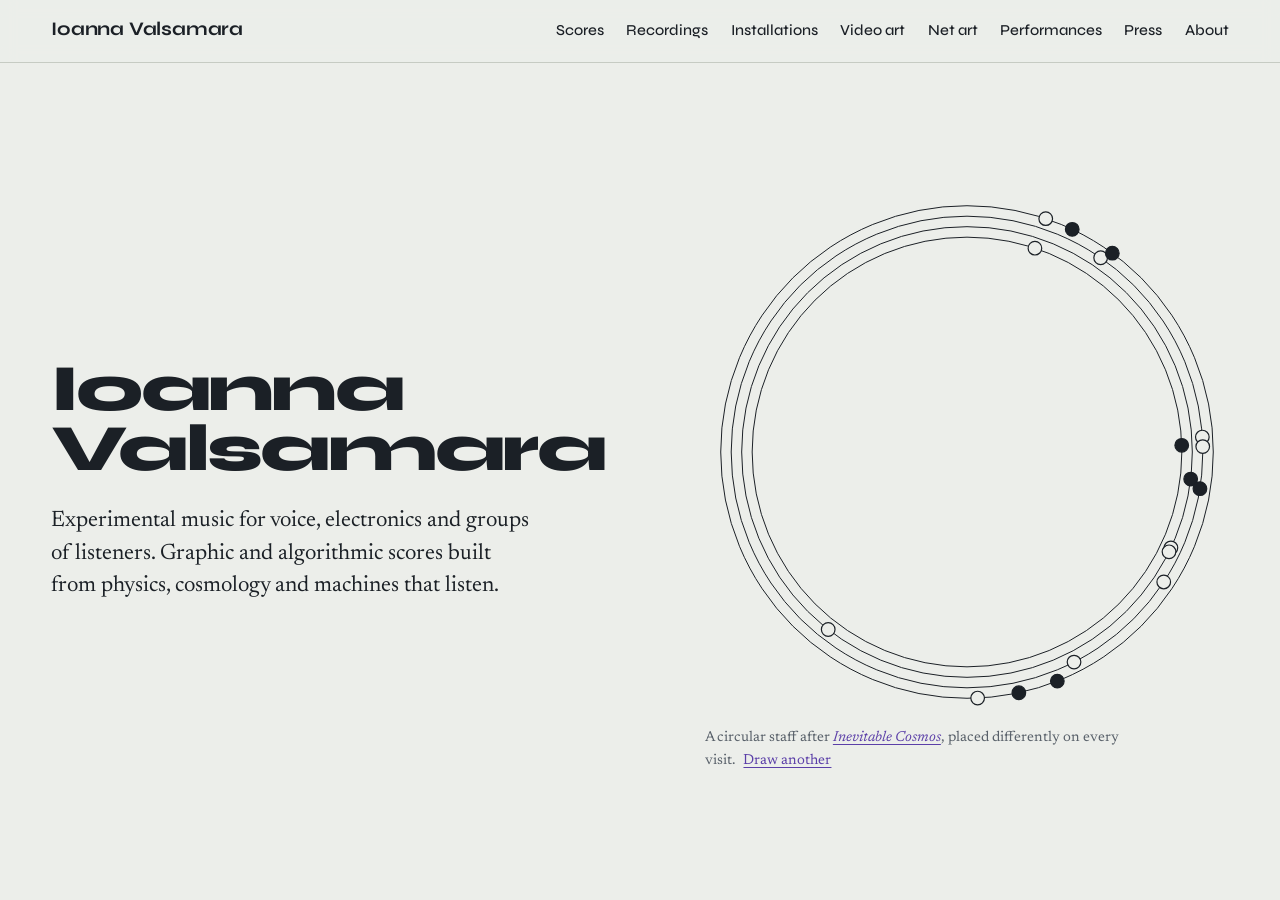
==== commit d2fa1b2a: "Add files via upload" ====
--- a/index.html
+++ b/index.html
@@ -27,6 +27,7 @@
       <li><a href="recordings.html">Recordings</a></li>
       <li><a href="installations.html">Installations</a></li>
       <li><a href="video-art.html">Video art</a></li>
+      <li><a href="net-art.html">Net art</a></li>
       <li><a href="performances.html">Performances</a></li>
       <li><a href="press.html">Press</a></li>
       <li><a href="about.html">About</a></li>
--- a/style.css
+++ b/style.css
@@ -137,24 +137,61 @@
 .title-link { color: inherit; text-decoration: none; }
 .title-link:hover { color: var(--signal); text-decoration: underline; text-decoration-thickness: 2px; text-underline-offset: .15em; }
 .score-image.photo a { display: block; }
+#video-art .score-image.photo img { aspect-ratio: 16 / 9; object-fit: cover; width: 100%; }
 .score-image.missing { aspect-ratio: 4 / 3; border: 1px dashed var(--graphite); display: grid; place-items: center; padding: 1rem; }
-.score-image.missing::after { content: "Photo goes here: " attr(data-file); color: var(--graphite); font-size: .9rem; text-align: center; }
+
 .score-image.missing a { display: none; }
-.work-detail > h1 { font-family: var(--display); font-weight: 700; font-size: clamp(2.2rem, 1.2rem + 4vw, 4.5rem); letter-spacing: -0.035em; line-height: 1; margin: 0 0 .5rem; }
-.subtitle-line { font-style: italic; color: var(--graphite); font-size: 1.2rem; margin: 0 0 .5rem; }
-.back { margin: 0 0 1.5rem; font-family: var(--display); font-size: .95rem; }
-.work-detail .prose { margin-bottom: 1rem; }
-.media-stack { display: grid; gap: 1.5rem; max-width: 60rem; }
+.work-detail { max-width: 84rem; margin: 0 auto; }
+.work-head h1 { font-family: var(--display); font-weight: 800; font-size: clamp(2.6rem, 1rem + 6vw, 6.5rem); letter-spacing: -0.04em; line-height: .95; margin: 0 0 .4rem; }
+.subtitle-line { font-style: italic; color: var(--graphite); font-size: clamp(1.2rem, 1rem + 1vw, 1.8rem); margin: 0 0 .75rem; }
+.work-head .meta { max-width: 48rem; }
+.back { margin: 0 0 2rem; font-family: var(--display); font-size: .95rem; }
+
 .video { position: relative; aspect-ratio: 16 / 9; background: var(--ink); }
 .video iframe { position: absolute; inset: 0; width: 100%; height: 100%; border: 0; }
-.work-media.insta { max-width: 540px; }
-.work-media .instagram-media { margin: 0 !important; min-width: 0 !important; width: 100% !important; }
+.video.full { margin: clamp(2rem, 4vw, 3.5rem) 0; }
+
+.mosaic { display: grid; grid-template-columns: repeat(12, minmax(0, 1fr)); gap: clamp(1rem, 2vw, 1.75rem); align-items: start; }
+.mosaic figure { margin: 0; }
+.mosaic img { width: 100%; height: 100%; object-fit: cover; }
+.mosaic figure a { display: block; height: 100%; }
+.mosaic a:hover img { outline: 2px solid var(--signal); outline-offset: 3px; }
+.m-text p { max-width: 34rem; }
+
+/* Erosion: text beside photos 1–2, photos 3–4 staggered below */
+.erosion .m-text { grid-column: 1 / 6; grid-row: 1 / 3; align-self: start; }
+.erosion .p1 { grid-column: 7 / 13; grid-row: 1; aspect-ratio: 4 / 5; }
+.erosion .p2 { grid-column: 6 / 10; grid-row: 2; aspect-ratio: 1; }
+.erosion .p3 { grid-column: 1 / 8; grid-row: 3; aspect-ratio: 3 / 2; margin-top: 2rem; }
+.erosion .p4 { grid-column: 9 / 13; grid-row: 3; aspect-ratio: 4 / 5; margin-top: 7rem; }
+.erosion .story { font-size: 1.15em; line-height: 1.65; }
+
+/* A Dance on the Mountain: one large photo, text beside */
+.dance .p1 { grid-column: 1 / 8; aspect-ratio: 4 / 3; }
+.dance .m-text { grid-column: 9 / 13; }
+.exhibit { color: var(--graphite); font-size: .95rem; border-top: 1px solid var(--rule); padding-top: 1rem; margin-top: 2rem; }
+
+.work-foot { margin-top: clamp(3rem, 6vw, 5rem); padding-top: 1.25rem; border-top: 1px solid var(--rule); color: var(--graphite); }
+.work-foot p { max-width: 40rem; margin: 0 0 .5rem; }
+
+/* single text column under a video */
+.single .m-text { grid-column: 1 / 9; }
+.lead { font-size: 1.2em; line-height: 1.5; }
+.narration p { max-width: 36rem; }
+.single .group-title { margin-top: 2.5rem; }
+
+/* net art: live work in a frame */
+.live-frame { margin: clamp(2rem, 4vw, 3.5rem) 0; }
+.live-frame iframe { width: 100%; aspect-ratio: 4 / 3; max-height: 85vh; border: 1px solid var(--rule); background: #222; display: block; }
+.live-frame figcaption { margin-top: .6rem; font-size: .92rem; color: var(--graphite); }
+.dance .p1.map { aspect-ratio: auto; }
+
+/* empty slots show where things go */
+.missing { border: 1px dashed var(--graphite); display: grid; place-items: center; padding: 1rem; background: none; }
+.missing::after { content: attr(data-placeholder); color: var(--graphite); font-size: .9rem; text-align: center; }
+figure.missing::after { content: "Photo goes here: " attr(data-file); }
+
 .gallery { display: grid; grid-template-columns: repeat(auto-fill, minmax(min(17rem, 100%), 1fr)); gap: 1rem; }
-.gallery.detail { grid-template-columns: repeat(auto-fill, minmax(min(24rem, 100%), 1fr)); }
-.gallery:not(:has(figure)) { display: none; }
-.gallery figure { margin: 0; }
-.gallery img { width: 100%; aspect-ratio: 4 / 3; object-fit: cover; }
-.gallery a:hover img { outline: 2px solid var(--signal); outline-offset: 3px; }
 
 /* ---------- recordings ---------- */
 .covers { list-style: none; margin: 0; padding: 0; display: grid; grid-template-columns: repeat(auto-fill, minmax(min(15rem, 100%), 1fr)); gap: 2rem 1.5rem; }
@@ -219,6 +256,10 @@
   .hero { grid-template-columns: 1fr; align-content: start; }
   .hero-staff { width: min(100%, 28rem); justify-self: start; }
   .score { grid-template-columns: 1fr; }
+  .mosaic > * { grid-column: 1 / -1 !important; grid-row: auto !important; margin-top: 0 !important; }
+  .erosion .m-text { order: 2; }
+  .erosion .p1 { order: 1; }
+  .erosion .p2, .erosion .p3, .erosion .p4 { order: 3; }
   .score-image { order: -1; }
   .two-col { grid-template-columns: 1fr; }
   .dialog-inner { grid-template-columns: 1fr; }
@@ -229,4 +270,4 @@
   .list td { border: 0; padding: 0; }
   .list td:first-child { width: auto; font-size: .9rem; }
 }
-.group-title:has(+ .gallery:not(:has(figure))) { display: none; }
+.score-image.missing::after { content: "Photo goes here: " attr(data-file); }
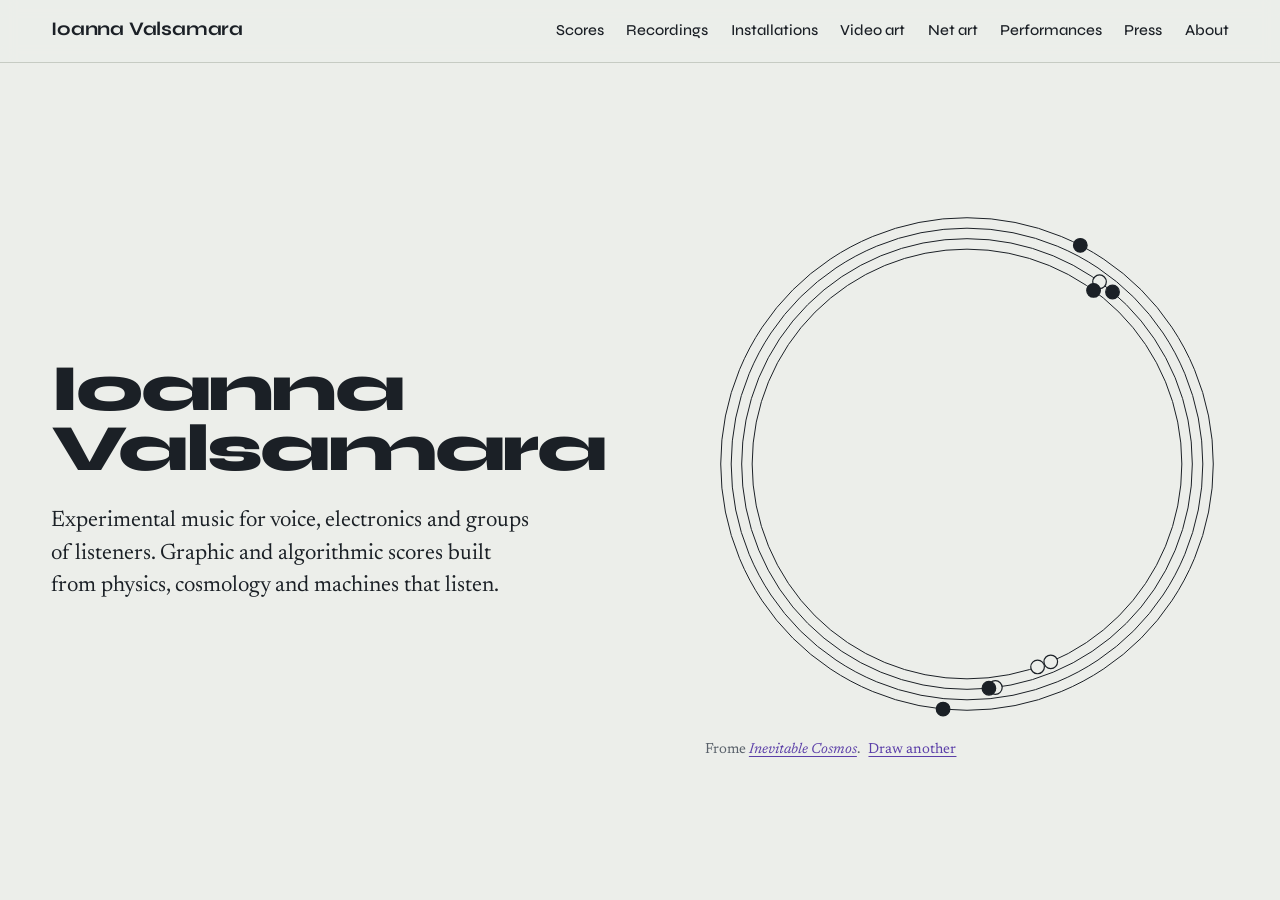
==== commit fbfd8899: "Update index.html" ====
--- a/index.html
+++ b/index.html
@@ -42,9 +42,9 @@
       <p class="lede">Experimental music for voice, electronics and groups of listeners. Graphic and algorithmic scores built from physics, cosmology and machines that listen.</p>
     </div>
     <figure class="hero-staff">
-      <canvas id="staff" aria-label="A circular staff with filled and hollow notes, drawn after the score Inevitable Cosmos" role="img"></canvas>
+      <canvas id="staff" aria-label="Drawn after the score Inevitable Cosmos" role="img"></canvas>
       <figcaption>
-        A circular staff after <a href="scores.html#inevitable-cosmos"><em>Inevitable Cosmos</em></a>, placed differently on every visit.
+        Frome <a href="scores.html#inevitable-cosmos"><em>Inevitable Cosmos</em></a>.
         <button type="button" id="redraw">Draw another</button>
       </figcaption>
     </figure>
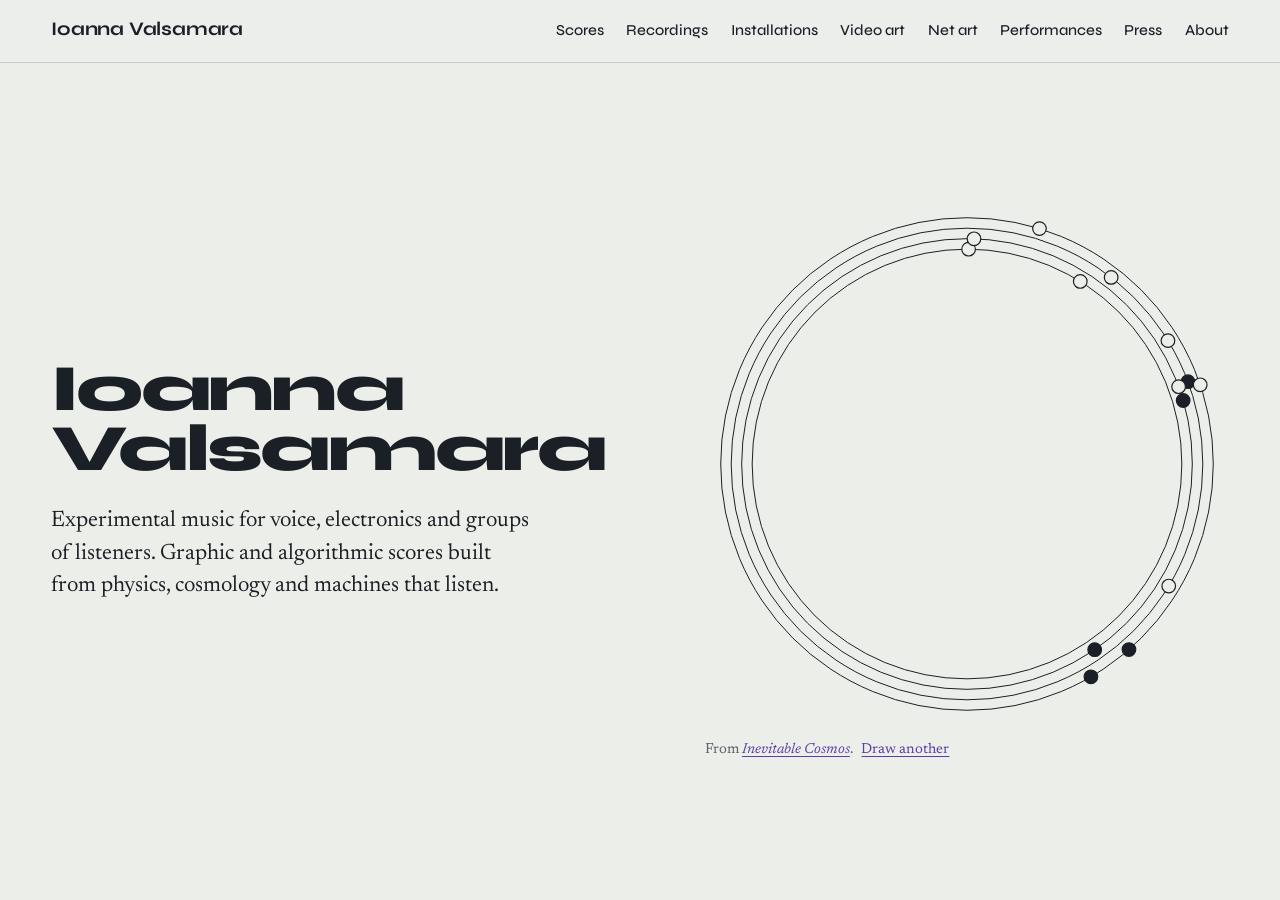
==== commit d135b52b: "Update index.html" ====
--- a/index.html
+++ b/index.html
@@ -44,7 +44,7 @@
     <figure class="hero-staff">
       <canvas id="staff" aria-label="Drawn after the score Inevitable Cosmos" role="img"></canvas>
       <figcaption>
-        Frome <a href="scores.html#inevitable-cosmos"><em>Inevitable Cosmos</em></a>.
+        From <a href="scores.html#inevitable-cosmos"><em>Inevitable Cosmos</em></a>.
         <button type="button" id="redraw">Draw another</button>
       </figcaption>
     </figure>
